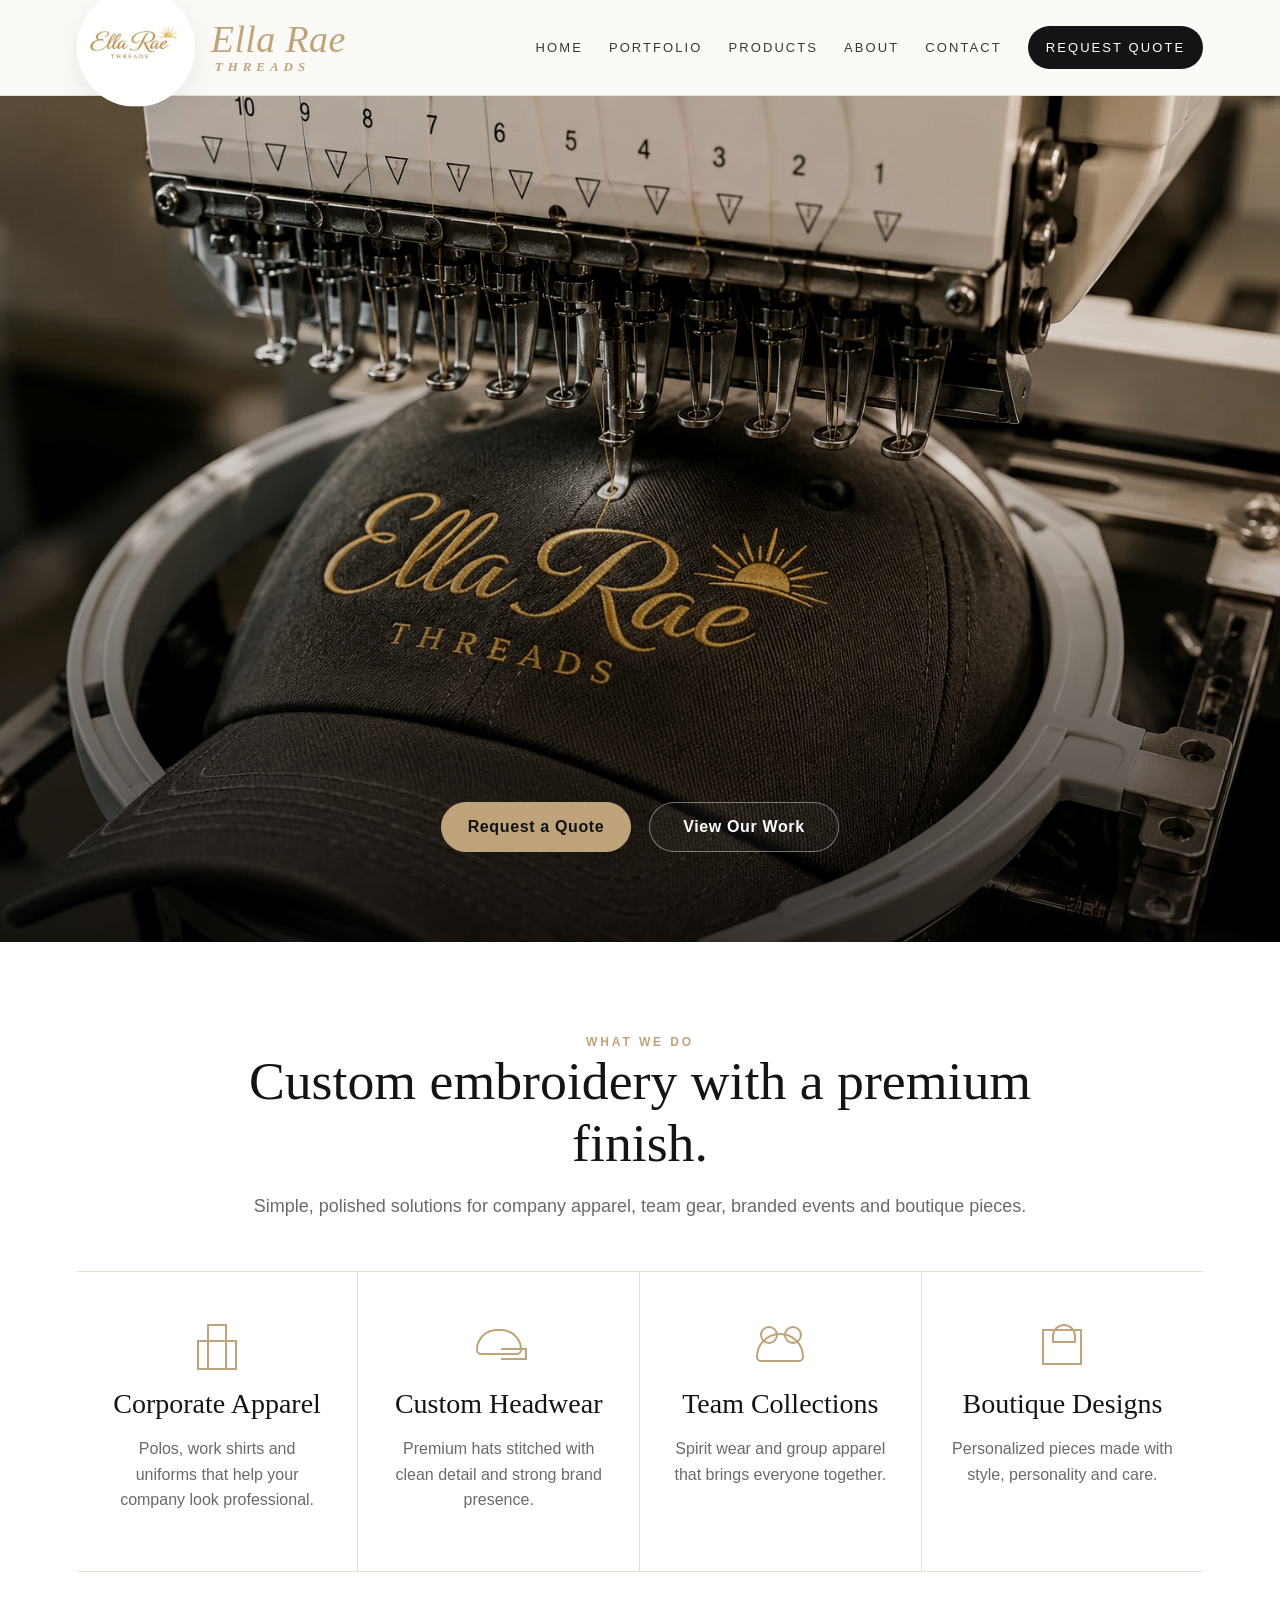
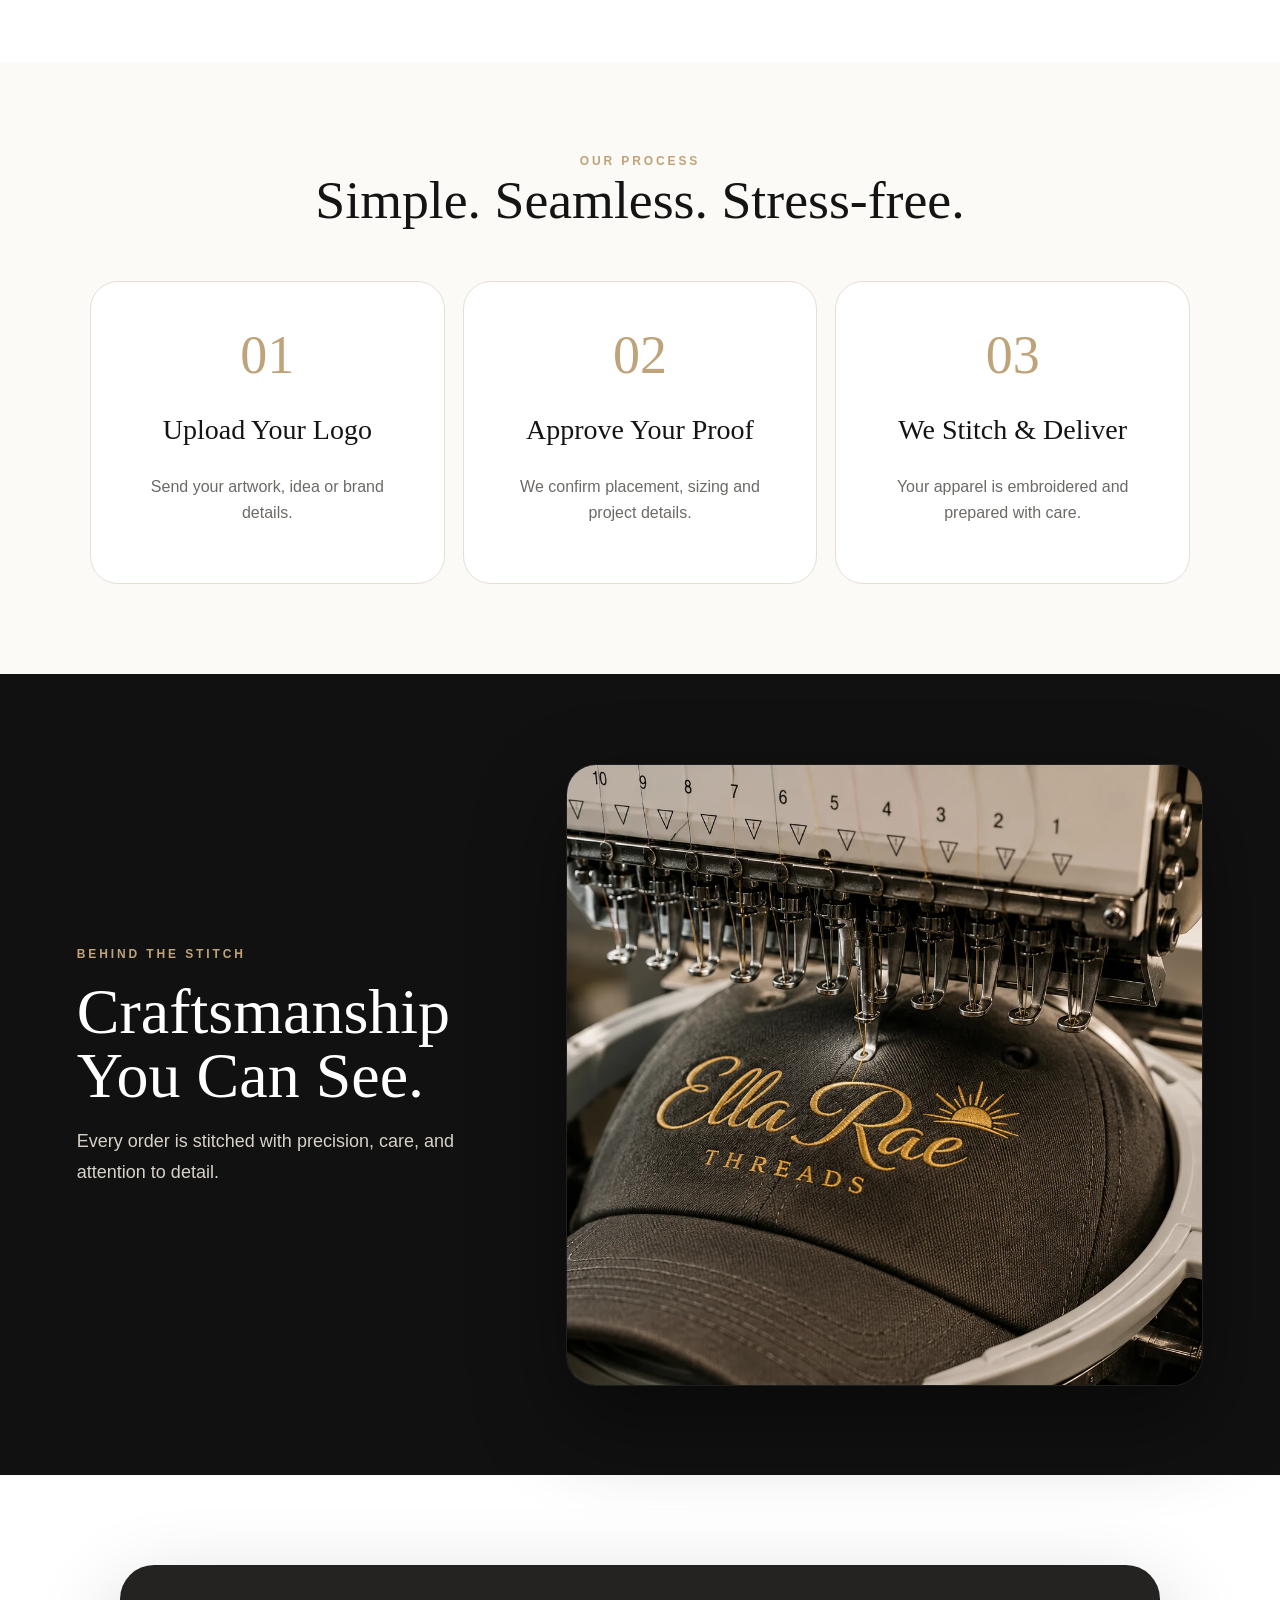
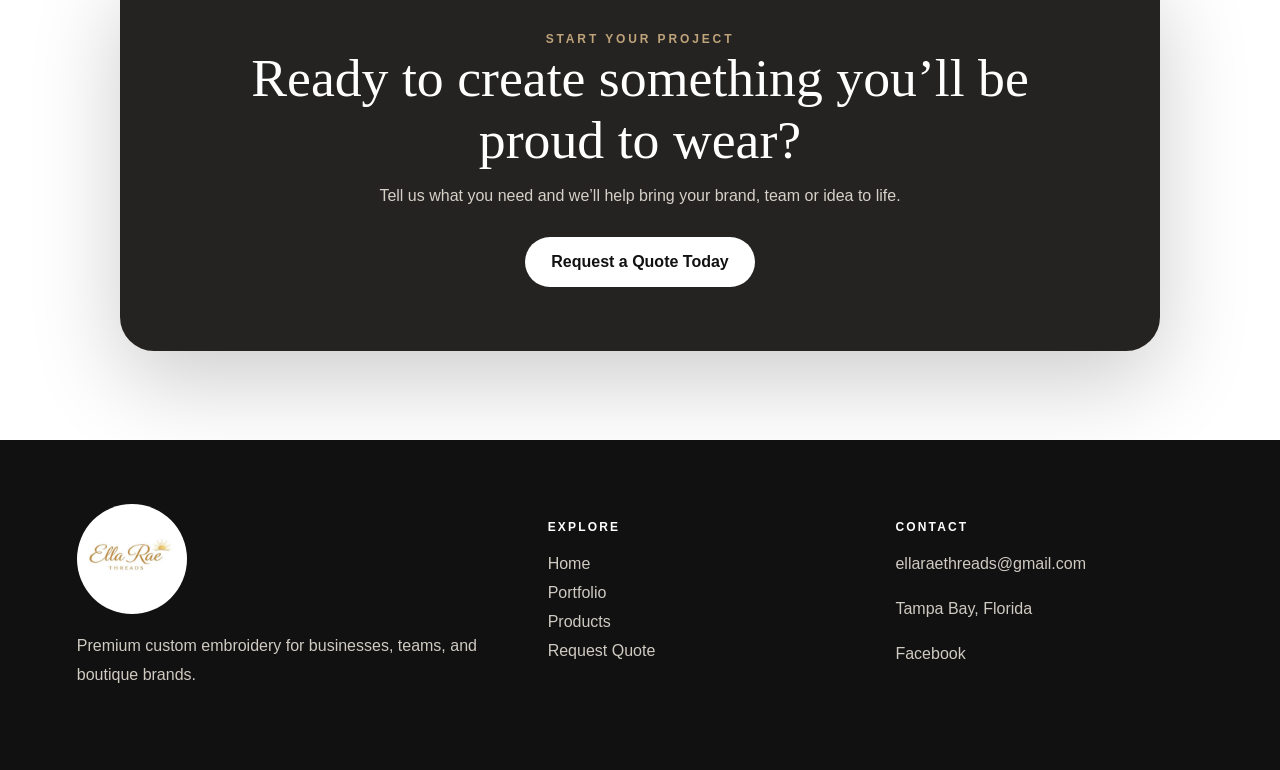
==== index.html @ 22bfffa3 "Add files via upload" ====
<!doctype html><html lang="en"><head><meta charset="utf-8"><meta name="viewport" content="width=device-width, initial-scale=1"><title>Premium Custom Embroidery | Ella Rae Threads</title><meta name="description" content="Premium custom embroidery for business apparel, hats, team gear and boutique designs in Tampa Bay."><link rel="stylesheet" href="assets/style.css"></head><body><header class="site-header"><a class="brand" href="index.html" aria-label="Ella Rae Threads home"><img src="assets/logo.jpg" alt="Ella Rae Threads logo"><span class="brand-wordmark" aria-hidden="true"><span class="brand-script">Ella Rae</span><span class="brand-block">THREADS</span></span></a><button class="menu-toggle" aria-label="Open menu">☰</button><nav class="nav"><a href="index.html">Home</a><a href="portfolio.html">Portfolio</a><a href="products.html">Products</a><a href="about.html">About</a><a href="contact.html">Contact</a><a class="quote-link" href="quote.html">Request Quote</a></nav></header><main>
<section class="machine-hero hero-minimal"><div class="machine-hero-bg" aria-hidden="true"></div><div class="machine-hero-overlay"></div><div class="machine-hero-copy hero-actions-only"><div class="actions"><a class="btn btn-gold" href="quote.html">Request a Quote</a><a class="btn btn-ghost" href="portfolio.html">View Our Work</a></div></div></section>
<section class="section what-we-do"><div class="center-head"><span class="eyebrow">What We Do</span><h2>Custom embroidery with a premium finish.</h2><p>Simple, polished solutions for company apparel, team gear, branded events and boutique pieces.</p></div><div class="service-row"><article><div class="line-icon building"></div><h3>Corporate Apparel</h3><p>Polos, work shirts and uniforms that help your company look professional.</p></article><article><div class="line-icon cap"></div><h3>Custom Headwear</h3><p>Premium hats stitched with clean detail and strong brand presence.</p></article><article><div class="line-icon team"></div><h3>Team Collections</h3><p>Spirit wear and group apparel that brings everyone together.</p></article><article><div class="line-icon gift"></div><h3>Boutique Designs</h3><p>Personalized pieces made with style, personality and care.</p></article></div></section>

<section class="section"><div class="center-head"><span class="eyebrow">Our Process</span><h2>Simple. Seamless. Stress-free.</h2></div><div class="process-steps"><article><span>01</span><h3>Upload Your Logo</h3><p>Send your artwork, idea or brand details.</p></article><article><span>02</span><h3>Approve Your Proof</h3><p>We confirm placement, sizing and project details.</p></article><article><span>03</span><h3>We Stitch & Deliver</h3><p>Your apparel is embroidered and prepared with care.</p></article></div></section>

<section class="behind-stitch" aria-labelledby="behind-stitch-title">
  <div class="behind-copy">
    <span class="eyebrow">Behind the Stitch</span>
    <h2 id="behind-stitch-title">Craftsmanship You Can See.</h2>
    <p>Every order is stitched with precision, care, and attention to detail.</p>
  </div>
  <div class="behind-video-wrap">
    <video class="behind-video" autoplay muted loop playsinline preload="metadata" poster="assets/hero-machine.webp">
      <source src="assets/behind-the-stitch.mp4" type="video/mp4">
    </video>
  </div>
</section>
<section class="section alt"><div class="quote-panel compact-quote"><span class="eyebrow">Start Your Project</span><h2>Ready to create something you’ll be proud to wear?</h2><p>Tell us what you need and we’ll help bring your brand, team or idea to life.</p><a class="submit inline-submit" href="quote.html">Request a Quote Today</a></div></section></main><footer class="footer"><div><img src="assets/logo.jpg" alt="Ella Rae Threads logo" class="footer-logo"><p>Premium custom embroidery for businesses, teams, and boutique brands.</p></div><div><h4>Explore</h4><a href="index.html">Home</a><a href="portfolio.html">Portfolio</a><a href="products.html">Products</a><a href="quote.html">Request Quote</a></div><div><h4>Contact</h4><a href="mailto:ellaraethreads@gmail.com">ellaraethreads@gmail.com</a><p>Tampa Bay, Florida</p><a href="https://www.facebook.com/share/18rKJjrLxv/?mibextid=wwXIfr">Facebook</a></div></footer>
<div class="fb-pop" id="fbPop" aria-live="polite">
  <button class="fb-close" type="button" aria-label="Close Facebook pop-up">×</button>
  <div class="fb-card">
    <div class="fb-cover fb-video-cover">
      <video class="fb-preview-video" autoplay muted loop playsinline preload="metadata" poster="assets/hero-machine.webp">
        <source src="assets/behind-the-stitch.mp4" type="video/mp4">
      </video>
      <div class="fb-video-shade"></div>
    </div>
    <div class="fb-card-body">
      <span class="fb-kicker">Behind the scenes</span>
      <strong>Ella Rae Threads</strong>
      <p>Follow along for new designs, custom embroidery, and a closer look at what we’re stitching next.</p>
      <div class="fb-meta">Tampa Bay, FL · Custom Embroidery</div>
      <a class="fb-btn" href="https://www.facebook.com/share/18rKJjrLxv/?mibextid=wwXIfr" target="_blank" rel="noopener">Follow on Facebook</a>
    </div>
  </div>
</div>
<script src="assets/site.js"></script></body></html>
---- assets/style.css ----
:root{--ink:#141414;--muted:#6d6a66;--paper:#fbfaf7;--soft:#f1eee9;--line:#e4ded5;--champagne:#bfa37a;--charcoal:#242321}*{box-sizing:border-box}body{margin:0;font-family:Inter,Arial,sans-serif;background:var(--paper);color:var(--ink)}a{color:inherit;text-decoration:none}img{max-width:100%;display:block}.site-header{position:sticky;top:0;z-index:20;height:96px;background:rgba(251,250,247,.94);backdrop-filter:blur(12px);border-bottom:1px solid var(--line);display:flex;align-items:center;justify-content:space-between;padding:0 6vw}.brand img{width:118px;height:118px;object-fit:cover;border-radius:50%;border:none;box-shadow:0 10px 28px rgba(0,0,0,.08)}.nav{display:flex;align-items:center;gap:26px;font-size:13px;text-transform:uppercase;letter-spacing:.16em}.nav a{color:#3b3935}.nav a:hover{color:var(--champagne)}.quote-link{background:var(--ink);color:#fff!important;padding:14px 18px;border-radius:999px}.menu-toggle{display:none;background:none;border:0;font-size:28px}.hero{min-height:82vh;display:grid;grid-template-columns:1.05fr .95fr;align-items:center;gap:5vw;padding:8vw 6vw 6vw}.eyebrow{font-size:12px;letter-spacing:.24em;text-transform:uppercase;color:var(--champagne);font-weight:700}.hero h1,.page-hero h1{font-family:Georgia,'Times New Roman',serif;font-size:clamp(46px,7vw,92px);line-height:.93;margin:18px 0;color:var(--ink);font-weight:400}.hero p,.page-hero p{font-size:clamp(17px,2vw,22px);line-height:1.55;color:var(--muted);max-width:650px}.hero-img{border-radius:32px;overflow:hidden;box-shadow:0 30px 80px rgba(0,0,0,.16);aspect-ratio:4/5}.hero-img img{width:100%;height:100%;object-fit:cover}.actions{display:flex;gap:14px;margin-top:34px;flex-wrap:wrap}.btn{display:inline-flex;align-items:center;justify-content:center;border-radius:999px;padding:15px 23px;font-weight:700;letter-spacing:.04em}.btn-dark{background:var(--ink);color:#fff}.btn-light{border:1px solid var(--line);background:#fff}.section{padding:7vw 6vw}.section.alt{background:#fff}.section-head{display:flex;justify-content:space-between;align-items:end;gap:30px;margin-bottom:36px}.section h2{font-family:Georgia,'Times New Roman',serif;font-size:clamp(34px,4.2vw,58px);font-weight:400;margin:0}.section-head p{max-width:520px;color:var(--muted);line-height:1.6}.collections{display:grid;grid-template-columns:repeat(4,1fr);gap:18px}.collection-card{position:relative;min-height:420px;border-radius:26px;overflow:hidden;background:#ddd;box-shadow:0 18px 50px rgba(0,0,0,.08)}.collection-card img{width:100%;height:100%;object-fit:cover;position:absolute;inset:0}.collection-card:after{content:"";position:absolute;inset:0;background:linear-gradient(to top,rgba(0,0,0,.62),rgba(0,0,0,.05))}.collection-card div{position:absolute;z-index:2;left:24px;right:24px;bottom:24px;color:#fff}.collection-card h3{font-family:Georgia,'Times New Roman',serif;font-size:28px;margin:0 0 8px;font-weight:400}.collection-card p{margin:0;color:rgba(255,255,255,.8);line-height:1.45}.portfolio-grid{display:grid;grid-template-columns:repeat(12,1fr);gap:18px}.work{grid-column:span 3;background:#fff;border-radius:24px;overflow:hidden;border:1px solid var(--line)}.work.large{grid-column:span 6;grid-row:span 2}.work img{width:100%;height:310px;object-fit:cover;transition:.45s}.work.large img{height:640px}.work:hover img{transform:scale(1.04)}.work-caption{padding:18px}.work-caption strong{display:block;font-family:Georgia,'Times New Roman',serif;font-size:22px;font-weight:400}.work-caption span{display:block;margin-top:6px;color:var(--muted);font-size:14px}.split{display:grid;grid-template-columns:1fr 1fr;gap:5vw;align-items:center}.split-img{border-radius:30px;overflow:hidden;box-shadow:0 20px 70px rgba(0,0,0,.12)}.minimal-list{display:grid;gap:26px;margin-top:36px}.minimal-list div{border-top:1px solid var(--line);padding-top:22px}.minimal-list h3{font-family:Georgia,'Times New Roman',serif;font-size:30px;font-weight:400;margin:0 0 6px}.minimal-list p{color:var(--muted);line-height:1.55;margin:0}.brand-strip{display:flex;gap:30px;flex-wrap:wrap;justify-content:center;border-top:1px solid var(--line);border-bottom:1px solid var(--line);padding:30px 0;color:#777;text-transform:uppercase;letter-spacing:.14em;font-size:12px}.quote-panel{background:var(--charcoal);color:#fff;border-radius:34px;padding:5vw;box-shadow:0 30px 90px rgba(0,0,0,.2)}.quote-panel h2{color:#fff}.quote-panel p{color:#d6d0c8}.form-grid{display:grid;grid-template-columns:1fr 1fr;gap:18px;margin-top:30px}.field{display:flex;flex-direction:column;gap:8px}.field.full{grid-column:1/-1}.field label{font-size:12px;text-transform:uppercase;letter-spacing:.16em;color:#c6b08f}input,select,textarea{width:100%;border:1px solid rgba(255,255,255,.18);background:rgba(255,255,255,.08);color:#fff;border-radius:16px;padding:15px 14px;font:inherit}select option{color:#111}textarea{min-height:110px}.check-grid{display:grid;grid-template-columns:repeat(3,1fr);gap:10px}.check-grid label,.upload{border:1px solid rgba(255,255,255,.18);border-radius:14px;padding:13px;background:rgba(255,255,255,.06);color:#eee}.upload input{border:0;background:transparent;padding:8px 0;color:#fff}.submit{border:0;background:#fff;color:#111;border-radius:999px;padding:16px 26px;font-weight:800;cursor:pointer}.page-hero{padding:9vw 6vw 5vw;text-align:center}.page-hero p{margin-left:auto;margin-right:auto}.cards{display:grid;grid-template-columns:repeat(3,1fr);gap:18px}.card{background:#fff;border:1px solid var(--line);border-radius:24px;padding:32px}.card h3{font-family:Georgia,'Times New Roman',serif;font-size:28px;font-weight:400;margin:0 0 10px}.card p{color:var(--muted);line-height:1.6}.footer{background:#111;color:#fff;display:grid;grid-template-columns:1.4fr 1fr 1fr;gap:40px;padding:5vw 6vw}.footer-logo{width:110px;height:110px;border-radius:50%;object-fit:cover;background:white;margin-bottom:18px}.footer p,.footer a{display:block;color:#cfcac2;line-height:1.8}.footer h4{color:#fff;text-transform:uppercase;letter-spacing:.18em;font-size:12px}.lightbox{position:fixed;inset:0;background:rgba(0,0,0,.9);z-index:99;display:none;align-items:center;justify-content:center;padding:30px}.lightbox.open{display:flex}.lightbox img{max-height:88vh;max-width:92vw;border-radius:12px}.close-lightbox{position:absolute;top:22px;right:28px;background:#fff;border:0;border-radius:50%;width:44px;height:44px;font-size:26px}@media(max-width:900px){.site-header{height:auto;min-height:86px;padding:8px 5vw}.brand img{width:92px;height:92px}.menu-toggle{display:block}.nav{display:none;position:absolute;top:100%;left:0;right:0;background:#fff;border-bottom:1px solid var(--line);padding:22px 6vw;flex-direction:column;align-items:flex-start}.nav.open{display:flex}.hero,.split{grid-template-columns:1fr}.hero{padding-top:12vw}.collections,.cards{grid-template-columns:1fr}.portfolio-grid{display:block}.work,.work.large{margin-bottom:18px}.work img,.work.large img{height:auto}.form-grid{grid-template-columns:1fr}.check-grid{grid-template-columns:1fr}.section-head{display:block}.footer{grid-template-columns:1fr}}
/* v9 homepage refinement: process-focused luxury home, no product photos */
.studio-hero{min-height:82vh;display:grid;grid-template-columns:.9fr 1.1fr;gap:5vw;align-items:center;padding:6vw;background:linear-gradient(135deg,#fbfaf7 0%,#f4f1eb 46%,#111 46%,#171615 100%)}
.studio-copy{max-width:650px}.studio-copy h1{font-family:Georgia,'Times New Roman',serif;font-size:clamp(54px,7vw,104px);line-height:.92;margin:18px 0 22px;font-weight:400}.studio-copy p{font-size:clamp(17px,1.7vw,22px);line-height:1.65;color:var(--muted)}
.machine-card{position:relative;min-height:560px;border-radius:34px;overflow:hidden;background:radial-gradient(circle at 25% 20%,rgba(255,255,255,.16),transparent 27%),linear-gradient(145deg,#26231e,#080808 58%,#211d17);box-shadow:0 35px 100px rgba(0,0,0,.35);border:1px solid rgba(255,255,255,.12)}
.machine-card:before{content:"";position:absolute;inset:0;background:linear-gradient(90deg,rgba(191,163,122,.12),transparent 42%),radial-gradient(circle at 72% 42%,rgba(191,163,122,.24),transparent 23%)}
.machine-top{position:absolute;top:70px;left:8%;right:8%;height:110px;border-radius:14px;background:linear-gradient(#d8d0c5,#746c62);box-shadow:inset 0 -14px 24px rgba(0,0,0,.4)}
.machine-top span{position:absolute;top:32px;width:36px;height:36px;border-radius:50%;background:#1a1917;border:4px solid #bfb5a7}.machine-top span:nth-child(1){left:9%}.machine-top span:nth-child(2){left:25%}.machine-top span:nth-child(3){left:41%}.machine-top span:nth-child(4){left:57%}.machine-top span:nth-child(5){left:73%}.machine-top span:nth-child(6){left:89%}
.needle-row{position:absolute;top:176px;left:13%;right:13%;display:flex;justify-content:space-between}.needle-row i{display:block;width:2px;height:178px;background:linear-gradient(#f8f8f8,#7c776f);box-shadow:0 0 12px rgba(255,255,255,.35)}
.thread-lines{position:absolute;left:14%;right:14%;top:206px;bottom:160px}.thread-lines b{position:absolute;width:1px;height:260px;background:rgba(191,163,122,.85);transform-origin:top}.thread-lines b:nth-child(1){left:18%;transform:rotate(-12deg)}.thread-lines b:nth-child(2){left:38%;transform:rotate(7deg)}.thread-lines b:nth-child(3){left:62%;transform:rotate(-6deg)}.thread-lines b:nth-child(4){left:79%;transform:rotate(10deg)}
.stitched-mark{position:absolute;left:10%;right:10%;bottom:62px;height:150px;border-radius:50% 50% 8px 8px/38% 38% 8px 8px;background:linear-gradient(160deg,#161616,#050505);display:flex;flex-direction:column;align-items:center;justify-content:center;border-top:1px solid rgba(255,255,255,.12);box-shadow:0 -16px 40px rgba(0,0,0,.5)}
.stitched-mark em{font-family:Georgia,'Times New Roman',serif;font-size:64px;color:#fff;font-style:italic;text-shadow:0 2px 0 rgba(191,163,122,.8),0 0 20px rgba(255,255,255,.12)}.stitched-mark small{letter-spacing:.38em;color:#d9c59f;margin-top:5px}
.center-head{text-align:center;max-width:820px;margin:0 auto 50px}.center-head p{color:var(--muted);line-height:1.65;font-size:18px}.what-we-do{background:#fff}.service-row{display:grid;grid-template-columns:repeat(4,1fr);gap:0;border-top:1px solid var(--line);border-bottom:1px solid var(--line)}.service-row article{padding:42px 30px;text-align:center;border-right:1px solid var(--line)}.service-row article:last-child{border-right:0}.service-row h3{font-family:Georgia,'Times New Roman',serif;font-size:28px;font-weight:400;margin:18px 0 10px}.service-row p{color:var(--muted);line-height:1.6}.line-icon{width:56px;height:56px;margin:0 auto;position:relative;color:var(--champagne)}.line-icon:before,.line-icon:after{content:"";position:absolute;border:2px solid var(--champagne)}.building:before{inset:10px 18px 0 18px}.building:after{left:8px;right:8px;bottom:0;height:26px}.cap:before{left:5px;right:5px;bottom:15px;height:22px;border-radius:40px 40px 10px 10px}.cap:after{left:30px;right:0;bottom:10px;height:8px;border-left:0}.team:before{left:8px;top:12px;width:14px;height:14px;border-radius:50%;box-shadow:24px 0 0 -2px var(--paper),24px 0 0 0 var(--champagne)}.team:after{left:4px;right:4px;bottom:8px;height:25px;border-radius:28px 28px 6px 6px}.gift:before{left:8px;right:8px;bottom:5px;height:32px}.gift:after{top:10px;left:18px;width:20px;height:15px;border-radius:20px 20px 0 0}
.dark-process{display:grid;grid-template-columns:1fr 1fr;align-items:center;gap:5vw;background:#111;color:white;padding:7vw 6vw}.dark-process h2{font-family:Georgia,'Times New Roman',serif;font-size:clamp(38px,5vw,68px);line-height:1.03;font-weight:400;margin:18px 0}.dark-process p{color:#d7d1c8;line-height:1.8;font-size:18px;max-width:580px}.dark-process .btn-light{background:transparent;color:white;border-color:#555}.stitch-abstract{height:420px;border-radius:30px;background:radial-gradient(circle at 30% 40%,rgba(191,163,122,.25),transparent 26%),linear-gradient(145deg,#020202,#202020);position:relative;overflow:hidden;border:1px solid #333}.stitch-abstract span{position:absolute;width:200%;height:2px;background:linear-gradient(90deg,transparent,#fff,transparent);opacity:.18;left:-50%;transform:rotate(-18deg)}.stitch-abstract span:nth-child(1){top:20%}.stitch-abstract span:nth-child(2){top:36%}.stitch-abstract span:nth-child(3){top:52%}.stitch-abstract span:nth-child(4){top:68%}.stitch-abstract strong{position:absolute;inset:0;display:flex;align-items:center;justify-content:center;font-family:Georgia,serif;font-size:150px;color:transparent;-webkit-text-stroke:2px #d8d0c5;text-shadow:0 0 32px rgba(191,163,122,.25)}
.process-steps{display:grid;grid-template-columns:repeat(3,1fr);gap:18px;max-width:1100px;margin:0 auto}.process-steps article{background:#fff;border:1px solid var(--line);border-radius:28px;padding:42px;text-align:center}.process-steps span{font-family:Georgia,serif;font-size:54px;color:var(--champagne)}.process-steps h3{font-family:Georgia,serif;font-size:28px;font-weight:400}.process-steps p{color:var(--muted);line-height:1.6}.compact-quote{text-align:center;max-width:1040px;margin:0 auto}.inline-submit{display:inline-flex;margin-top:16px;text-decoration:none}
@media(max-width:900px){.studio-hero{grid-template-columns:1fr;background:var(--paper);padding:12vw 6vw}.machine-card{min-height:420px}.studio-copy h1{font-size:54px}.service-row,.dark-process,.process-steps{grid-template-columns:1fr}.service-row article{border-right:0;border-bottom:1px solid var(--line)}.dark-process{padding:14vw 6vw}.stitch-abstract{height:280px}.stitched-mark em{font-size:42px}}

/* v10: real embroidery machine hero image */
.machine-hero{position:relative;min-height:86vh;display:flex;align-items:center;padding:8vw 6vw;overflow:hidden;background:#0d0d0c;color:#fff}
.machine-hero-bg{position:absolute;inset:0;background-image:url('hero-machine.webp');background-size:cover;background-position:center right;transform:scale(1.01);filter:saturate(.92) contrast(1.05)}
.machine-hero-overlay{position:absolute;inset:0;background:linear-gradient(90deg,rgba(0,0,0,.80) 0%,rgba(0,0,0,.62) 33%,rgba(0,0,0,.16) 68%,rgba(0,0,0,.05) 100%)}
.machine-hero-copy{position:relative;z-index:1;max-width:680px;padding-top:20px}
.machine-hero-copy h1{font-family:Georgia,'Times New Roman',serif;font-size:clamp(52px,7.4vw,112px);line-height:.92;font-weight:400;margin:20px 0 24px;color:#fff;text-wrap:balance}
.machine-hero-copy p{font-size:clamp(17px,1.7vw,22px);line-height:1.7;color:rgba(255,255,255,.84);max-width:620px;margin:0}
.btn-gold{background:var(--champagne);color:#111;border:1px solid var(--champagne)}
.btn-ghost{background:rgba(255,255,255,.04);color:#fff;border:1px solid rgba(255,255,255,.42)}
.btn-ghost:hover{background:rgba(255,255,255,.12)}
@media(max-width:900px){.machine-hero{min-height:78vh;padding:18vw 6vw 14vw}.machine-hero-bg{background-position:63% center}.machine-hero-overlay{background:linear-gradient(90deg,rgba(0,0,0,.84),rgba(0,0,0,.55))}.machine-hero-copy h1{font-size:52px}.machine-hero-copy p{font-size:17px}.machine-hero .actions{gap:10px}.machine-hero .btn{width:100%;max-width:280px}}

/* v12: minimal homepage hero with no headline or paragraph */
.hero-minimal{min-height:94vh;align-items:flex-end;justify-content:center;padding:0 6vw 7vw}
.hero-minimal .machine-hero-overlay{background:linear-gradient(180deg,rgba(0,0,0,.06) 0%,rgba(0,0,0,.18) 52%,rgba(0,0,0,.72) 100%)}
.hero-actions-only{max-width:none;width:100%;display:flex;justify-content:center;padding-top:0}
.hero-actions-only .actions{justify-content:center;gap:18px}
.hero-actions-only .btn{min-width:190px;text-align:center}
@media(max-width:900px){.hero-minimal{min-height:82vh;padding:0 6vw 9vw}.hero-actions-only .actions{width:100%;display:flex;flex-direction:column;align-items:center}.hero-actions-only .btn{width:100%;max-width:310px}}

/* v13.5: Behind the Stitch video section */
.behind-stitch{background:#111;color:#fff;padding:7vw 6vw;display:grid;grid-template-columns:.8fr 1.2fr;gap:5vw;align-items:center}
.behind-copy h2{font-family:Georgia,'Times New Roman',serif;font-size:clamp(38px,5vw,72px);font-weight:400;line-height:1;margin:18px 0;color:#fff}
.behind-copy p{color:#d7d1c8;line-height:1.7;font-size:18px;max-width:480px}
.behind-video-wrap{border-radius:30px;overflow:hidden;box-shadow:0 35px 90px rgba(0,0,0,.45);border:1px solid rgba(255,255,255,.12);background:#000}
.behind-video{width:100%;height:620px;object-fit:cover;display:block}
@media(max-width:900px){.behind-stitch{grid-template-columns:1fr;padding:14vw 6vw;gap:32px}.behind-video{height:520px}.behind-copy{text-align:center}.behind-copy p{margin-left:auto;margin-right:auto}}

/* v13.7 header wordmark + Facebook popup */
.brand{display:flex;align-items:center;gap:16px;min-width:250px}
.brand-wordmark{font-family:Georgia,'Times New Roman',serif;font-size:28px;font-style:italic;letter-spacing:.04em;color:var(--ink);white-space:nowrap;line-height:1}
.fb-pop{position:fixed;right:24px;bottom:24px;z-index:80;width:min(360px,calc(100vw - 32px));background:rgba(251,250,247,.98);border:1px solid var(--line);border-radius:24px;box-shadow:0 24px 70px rgba(0,0,0,.18);padding:22px;transform:translateY(18px);opacity:0;pointer-events:none;transition:.35s ease}
.fb-pop.show{transform:translateY(0);opacity:1;pointer-events:auto}
.fb-close{position:absolute;top:10px;right:12px;width:34px;height:34px;border-radius:50%;border:1px solid var(--line);background:#fff;color:#111;font-size:24px;line-height:1;cursor:pointer}
.fb-kicker{display:block;font-size:11px;text-transform:uppercase;letter-spacing:.22em;color:var(--champagne);font-weight:800;margin-bottom:10px}.fb-pop strong{display:block;font-family:Georgia,'Times New Roman',serif;font-size:24px;font-weight:400;line-height:1.15;margin-right:28px}.fb-pop p{color:var(--muted);line-height:1.55;margin:10px 0 18px}.fb-btn{display:inline-flex;align-items:center;justify-content:center;border-radius:999px;background:var(--ink);color:#fff;padding:13px 18px;font-weight:800;font-size:14px}
@media(max-width:900px){.brand{min-width:auto;gap:10px}.brand-wordmark{font-size:20px;max-width:150px;white-space:normal;line-height:1.05}.fb-pop{right:16px;bottom:16px}.site-header{gap:12px}.nav{z-index:81}}
@media(max-width:430px){.brand-wordmark{font-size:18px;max-width:118px}.brand img{width:82px;height:82px}}

/* v13.8: matched logo-style header wordmark + Facebook page preview popup */
@import url('https://fonts.googleapis.com/css2?family=Great+Vibes&family=Cinzel:wght@500;600&display=swap');
.brand-wordmark{display:flex;flex-direction:column;justify-content:center;gap:0;line-height:1;color:var(--champagne);white-space:nowrap}
.brand-script{font-family:'Great Vibes','Brush Script MT',cursive;font-size:38px;font-weight:400;letter-spacing:.01em;color:var(--champagne);line-height:.9;text-shadow:0 1px 0 rgba(255,255,255,.35)}
.brand-block{font-family:'Cinzel',Georgia,serif;font-size:13px;font-weight:600;letter-spacing:.38em;color:var(--champagne);line-height:1.05;margin-left:4px;margin-top:4px}
.fb-pop{padding:0;overflow:hidden;background:#fff;border-radius:24px;border:1px solid rgba(20,20,20,.08);box-shadow:0 30px 80px rgba(0,0,0,.22)}
.fb-close{z-index:2;background:rgba(255,255,255,.94);box-shadow:0 8px 24px rgba(0,0,0,.12)}
.fb-card{background:#fff}.fb-cover{height:112px;background:linear-gradient(135deg,#111,#3b3327 52%,#bfa37a);position:relative}.fb-cover:after{content:"";position:absolute;inset:0;background:radial-gradient(circle at 72% 28%,rgba(255,255,255,.2),transparent 34%)}.fb-page-logo{position:absolute;left:22px;bottom:-38px;width:82px;height:82px;border-radius:50%;object-fit:cover;border:4px solid #fff;box-shadow:0 12px 28px rgba(0,0,0,.18)}.fb-card-body{padding:50px 22px 22px}.fb-card-body strong{display:block;font-family:'Great Vibes','Brush Script MT',cursive;font-size:38px;font-weight:400;color:#151515;line-height:1;margin:0}.fb-card-body p{color:var(--muted);line-height:1.5;margin:10px 0 12px}.fb-meta{font-size:12px;letter-spacing:.08em;text-transform:uppercase;color:#8a8277;margin-bottom:18px}.fb-card-body .fb-btn{width:100%;background:#1877f2;color:#fff;border-radius:14px;padding:14px 18px;font-weight:800;text-align:center}.fb-card-body .fb-kicker{margin-bottom:8px;color:var(--champagne)}
@media(max-width:900px){.brand-script{font-size:28px}.brand-block{font-size:10px;letter-spacing:.28em}.brand-wordmark{max-width:none}.fb-card-body strong{font-size:34px}}
@media(max-width:430px){.brand-script{font-size:24px}.brand-block{font-size:9px;letter-spacing:.22em}.brand{gap:8px}.brand img{width:78px;height:78px}}

/* v14 production polish: black hamburger + smoother mobile menu */
.menu-toggle{
  color:#111111;
  cursor:pointer;
  line-height:1;
  transition:color .25s ease, transform .25s ease;
}
.menu-toggle:hover{color:var(--champagne);transform:translateY(-1px)}
@media(max-width:900px){
  .menu-toggle{font-size:32px;padding:10px;margin-right:-6px}
  .nav{
    display:flex;
    opacity:0;
    transform:translateY(-10px);
    pointer-events:none;
    transition:opacity .25s ease, transform .25s ease;
  }
  .nav.open{
    opacity:1;
    transform:translateY(0);
    pointer-events:auto;
  }
  .nav a{padding:6px 0;color:#111111}
  .nav a:hover{color:var(--champagne)}
}


/* v14.1: Facebook popup video preview */
.fb-video-cover{height:190px;background:#111;overflow:hidden;position:relative}
.fb-preview-video{width:100%;height:100%;object-fit:cover;display:block;filter:saturate(.95) contrast(1.05)}
.fb-video-shade{position:absolute;inset:0;background:linear-gradient(180deg,rgba(0,0,0,.08),rgba(0,0,0,.48))}
.fb-video-cover:after{content:"";position:absolute;inset:0;border-bottom:1px solid rgba(255,255,255,.12);background:none}
.fb-card-body{padding:24px 22px 22px}
.fb-card-body .fb-btn{background:#111;color:#fff}
.fb-card-body .fb-btn:hover{background:var(--champagne);color:#111}
@media(max-width:430px){.fb-video-cover{height:170px}.fb-card-body{padding:22px 18px 18px}}


/* v14.2 - Taller Facebook popup video layout */
.fb-pop{width:min(460px,calc(100vw - 28px));right:24px;bottom:24px;border-radius:26px;}
.fb-card{max-height:calc(100vh - 48px);overflow:auto;}
.fb-video-cover{height:min(58vh,520px);background:#0b0b0b;display:flex;align-items:center;justify-content:center;padding:12px;}
.fb-preview-video{width:100%;height:100%;object-fit:contain;border-radius:18px;background:#000;}
.fb-video-shade{display:none;}
.fb-card-body{padding:24px 26px 26px;text-align:center;}
.fb-card-body strong{font-size:36px;}
.fb-card-body p{font-size:15px;}
.fb-close{top:12px;right:12px;}
@media(max-width:600px){
  .fb-pop{left:14px;right:14px;bottom:14px;width:auto;border-radius:24px;}
  .fb-card{max-height:calc(100vh - 28px);}
  .fb-video-cover{height:54vh;padding:10px;}
  .fb-preview-video{border-radius:16px;}
  .fb-card-body{padding:20px 18px 20px;}
  .fb-card-body strong{font-size:31px;}
}
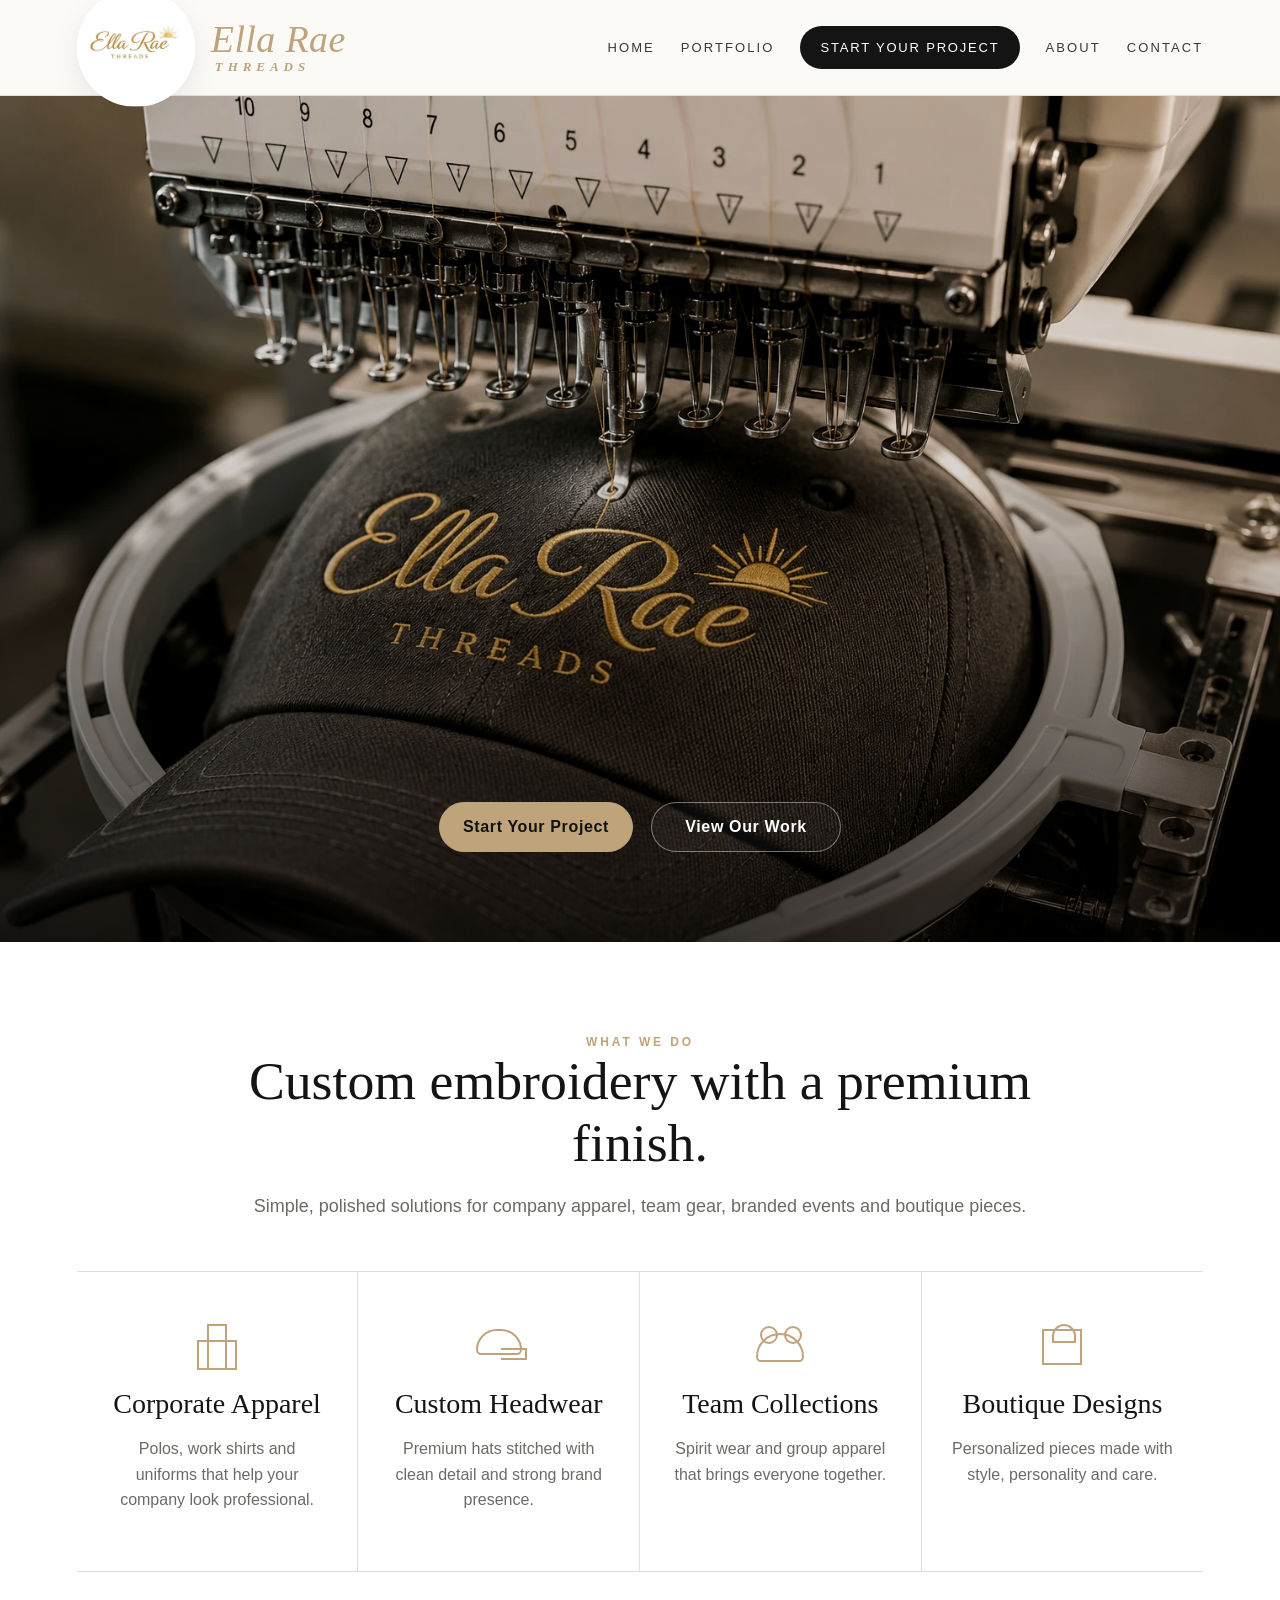
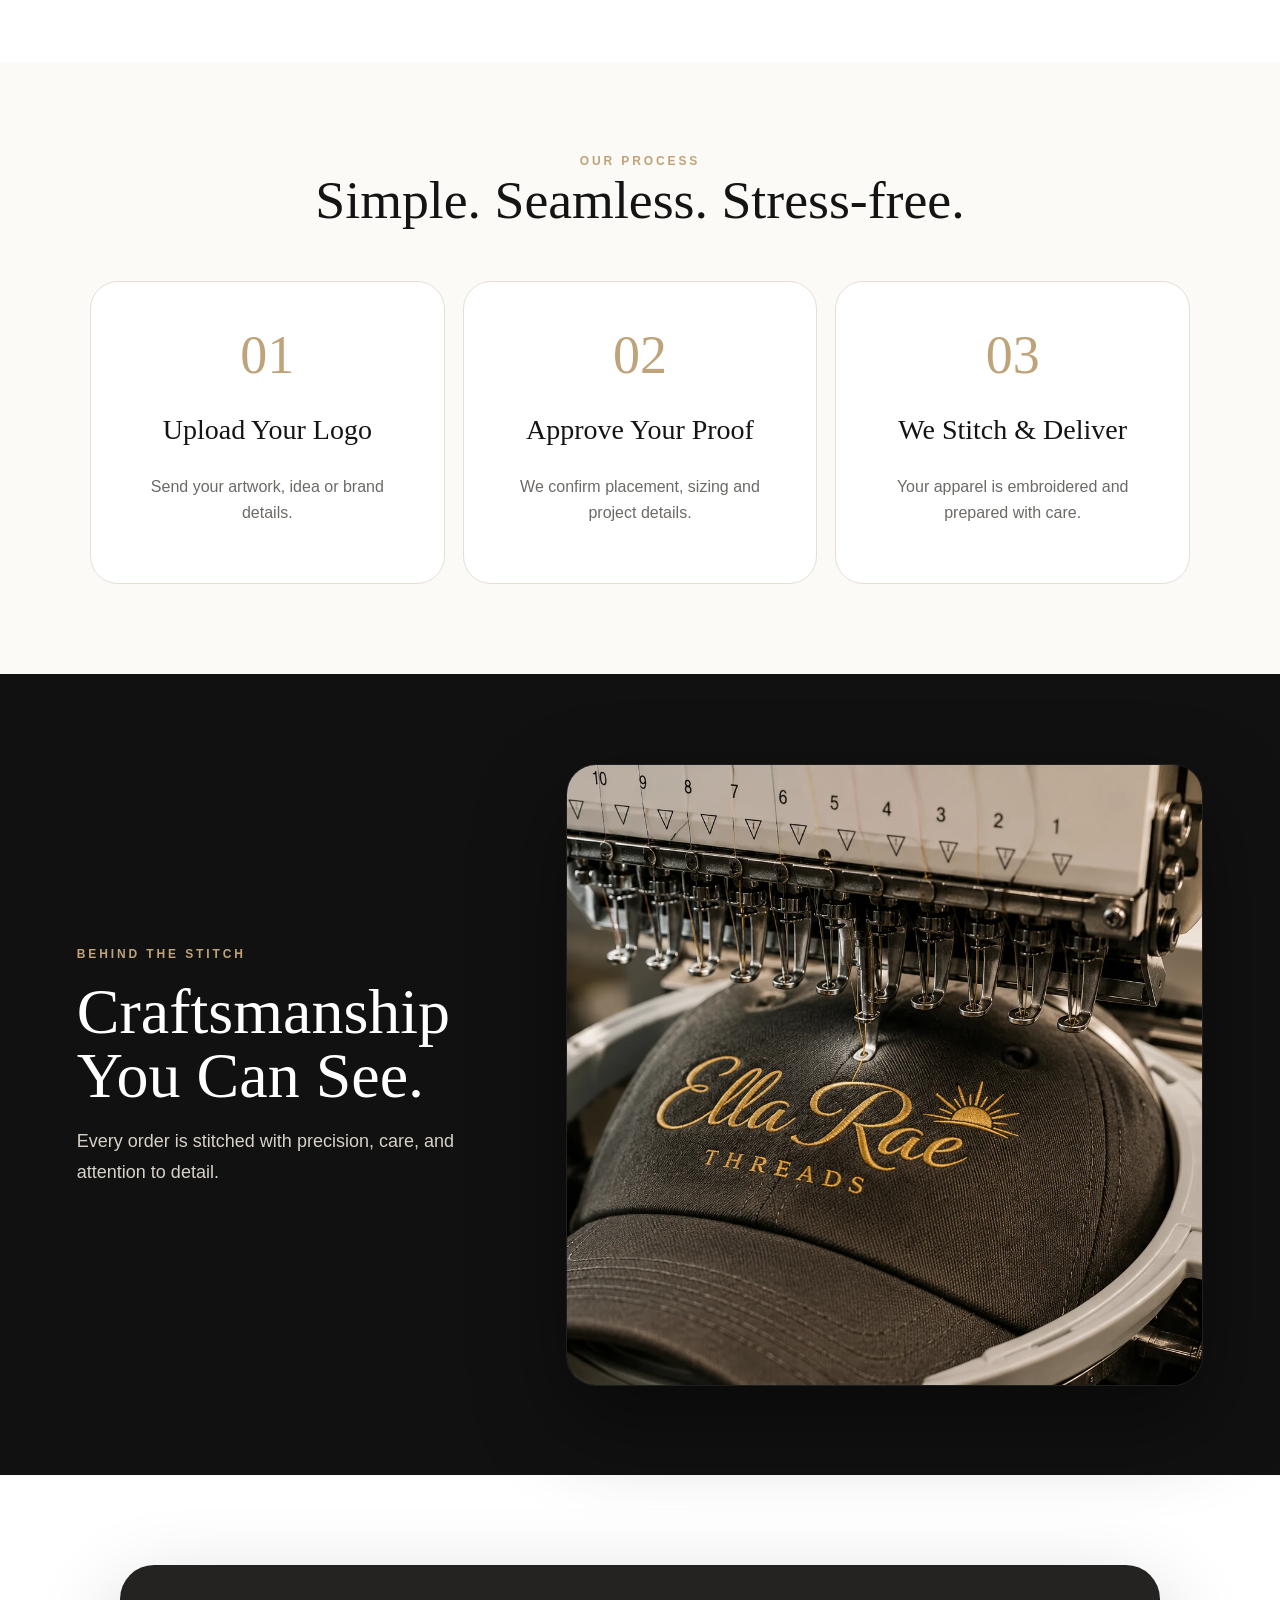
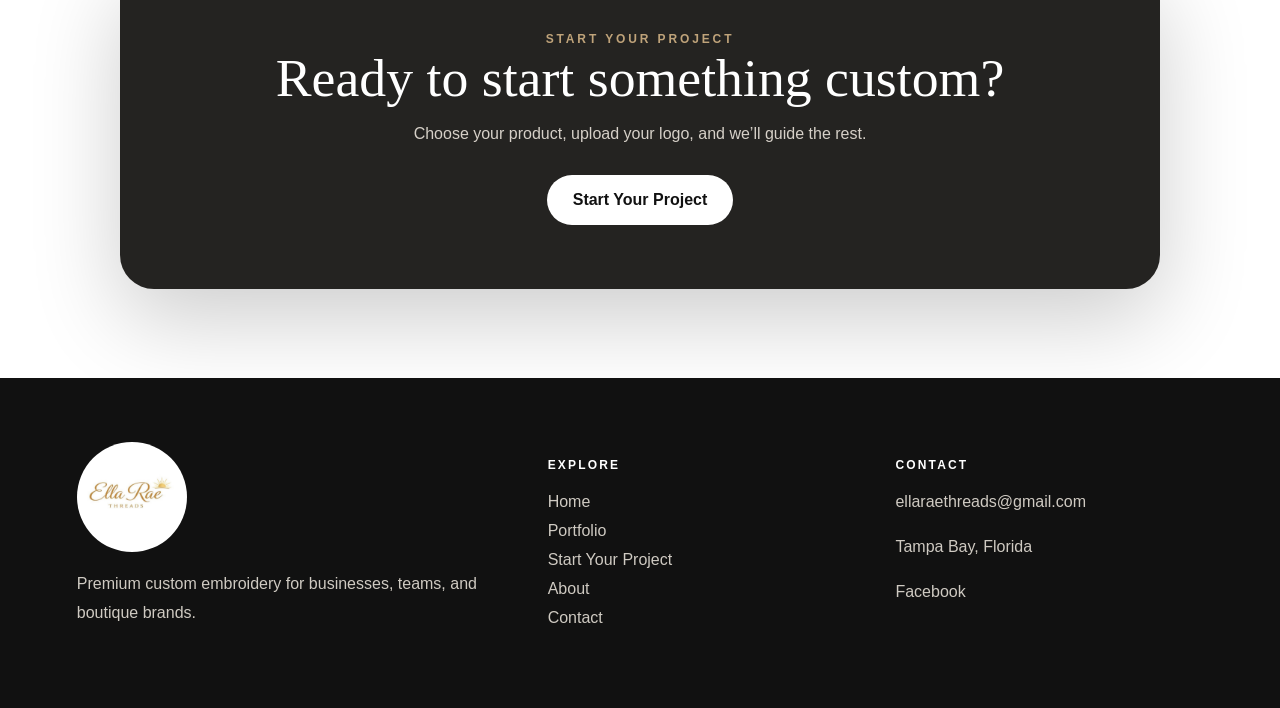
==== commit 188bd890: "Add files via upload" ====
--- a/index.html
+++ b/index.html
@@ -1,5 +1,22 @@
-<!doctype html><html lang="en"><head><meta charset="utf-8"><meta name="viewport" content="width=device-width, initial-scale=1"><title>Premium Custom Embroidery | Ella Rae Threads</title><meta name="description" content="Premium custom embroidery for business apparel, hats, team gear and boutique designs in Tampa Bay."><link rel="stylesheet" href="assets/style.css"></head><body><header class="site-header"><a class="brand" href="index.html" aria-label="Ella Rae Threads home"><img src="assets/logo.jpg" alt="Ella Rae Threads logo"><span class="brand-wordmark" aria-hidden="true"><span class="brand-script">Ella Rae</span><span class="brand-block">THREADS</span></span></a><button class="menu-toggle" aria-label="Open menu">☰</button><nav class="nav"><a href="index.html">Home</a><a href="portfolio.html">Portfolio</a><a href="products.html">Products</a><a href="about.html">About</a><a href="contact.html">Contact</a><a class="quote-link" href="quote.html">Request Quote</a></nav></header><main>
-<section class="machine-hero hero-minimal"><div class="machine-hero-bg" aria-hidden="true"></div><div class="machine-hero-overlay"></div><div class="machine-hero-copy hero-actions-only"><div class="actions"><a class="btn btn-gold" href="quote.html">Request a Quote</a><a class="btn btn-ghost" href="portfolio.html">View Our Work</a></div></div></section>
+<!doctype html><html lang="en"><head><meta charset="utf-8"><meta name="viewport" content="width=device-width, initial-scale=1"><title>Premium Custom Embroidery | Ella Rae Threads</title><meta name="description" content="Premium custom embroidery for business apparel, hats, team gear and boutique designs in Tampa Bay."><link rel="icon" href="assets/favicon.ico" sizes="any">
+<link rel="icon" type="image/png" sizes="32x32" href="assets/favicon-32x32.png">
+<link rel="icon" type="image/png" sizes="16x16" href="assets/favicon-16x16.png">
+<link rel="apple-touch-icon" sizes="180x180" href="assets/apple-touch-icon.png">
+<link rel="manifest" href="assets/site.webmanifest">
+<meta name="theme-color" content="#c7973e">
+<meta property="og:type" content="website">
+<meta property="og:site_name" content="Ella Rae Threads">
+<meta property="og:title" content="Ella Rae Threads | Premium Custom Embroidery">
+<meta property="og:description" content="Premium custom embroidery for hats, apparel, businesses, teams and boutique designs.">
+<meta property="og:image" content="https://ellaraethreads.com/assets/share-preview.jpg?v=14-4">
+<meta property="og:image:width" content="1200">
+<meta property="og:image:height" content="630">
+<meta property="og:url" content="https://ellaraethreads.com/">
+<meta name="twitter:card" content="summary_large_image">
+<meta name="twitter:title" content="Ella Rae Threads | Premium Custom Embroidery">
+<meta name="twitter:description" content="Premium custom embroidery for hats, apparel, businesses, teams and boutique designs.">
+<meta name="twitter:image" content="https://ellaraethreads.com/assets/share-preview.jpg?v=14-4"><link rel="stylesheet" href="assets/style.css"></head><body><header class="site-header"><a class="brand" href="index.html" aria-label="Ella Rae Threads home"><img src="assets/logo.jpg" alt="Ella Rae Threads logo"><span class="brand-wordmark" aria-hidden="true"><span class="brand-script">Ella Rae</span><span class="brand-block">THREADS</span></span></a><button class="menu-toggle" aria-label="Open menu">☰</button><nav class="nav"><a href="index.html">Home</a><a href="portfolio.html">Portfolio</a><a class="quote-link" href="quote.html">Start Your Project</a><a href="about.html">About</a><a href="contact.html">Contact</a></nav></header><main>
+<section class="machine-hero hero-minimal"><div class="machine-hero-bg" aria-hidden="true"></div><div class="machine-hero-overlay"></div><div class="machine-hero-copy hero-actions-only"><div class="actions"><a class="btn btn-gold" href="quote.html">Start Your Project</a><a class="btn btn-ghost" href="portfolio.html">View Our Work</a></div></div></section>
 <section class="section what-we-do"><div class="center-head"><span class="eyebrow">What We Do</span><h2>Custom embroidery with a premium finish.</h2><p>Simple, polished solutions for company apparel, team gear, branded events and boutique pieces.</p></div><div class="service-row"><article><div class="line-icon building"></div><h3>Corporate Apparel</h3><p>Polos, work shirts and uniforms that help your company look professional.</p></article><article><div class="line-icon cap"></div><h3>Custom Headwear</h3><p>Premium hats stitched with clean detail and strong brand presence.</p></article><article><div class="line-icon team"></div><h3>Team Collections</h3><p>Spirit wear and group apparel that brings everyone together.</p></article><article><div class="line-icon gift"></div><h3>Boutique Designs</h3><p>Personalized pieces made with style, personality and care.</p></article></div></section>
 
 <section class="section"><div class="center-head"><span class="eyebrow">Our Process</span><h2>Simple. Seamless. Stress-free.</h2></div><div class="process-steps"><article><span>01</span><h3>Upload Your Logo</h3><p>Send your artwork, idea or brand details.</p></article><article><span>02</span><h3>Approve Your Proof</h3><p>We confirm placement, sizing and project details.</p></article><article><span>03</span><h3>We Stitch & Deliver</h3><p>Your apparel is embroidered and prepared with care.</p></article></div></section>
@@ -16,7 +33,7 @@
     </video>
   </div>
 </section>
-<section class="section alt"><div class="quote-panel compact-quote"><span class="eyebrow">Start Your Project</span><h2>Ready to create something you’ll be proud to wear?</h2><p>Tell us what you need and we’ll help bring your brand, team or idea to life.</p><a class="submit inline-submit" href="quote.html">Request a Quote Today</a></div></section></main><footer class="footer"><div><img src="assets/logo.jpg" alt="Ella Rae Threads logo" class="footer-logo"><p>Premium custom embroidery for businesses, teams, and boutique brands.</p></div><div><h4>Explore</h4><a href="index.html">Home</a><a href="portfolio.html">Portfolio</a><a href="products.html">Products</a><a href="quote.html">Request Quote</a></div><div><h4>Contact</h4><a href="mailto:ellaraethreads@gmail.com">ellaraethreads@gmail.com</a><p>Tampa Bay, Florida</p><a href="https://www.facebook.com/share/18rKJjrLxv/?mibextid=wwXIfr">Facebook</a></div></footer>
+<section class="section alt"><div class="quote-panel compact-quote"><span class="eyebrow">Start Your Project</span><h2>Ready to start something custom?</h2><p>Choose your product, upload your logo, and we’ll guide the rest.</p><a class="submit inline-submit" href="quote.html">Start Your Project</a></div></section></main><footer class="footer"><div><img src="assets/logo.jpg" alt="Ella Rae Threads logo" class="footer-logo"><p>Premium custom embroidery for businesses, teams, and boutique brands.</p></div><div><h4>Explore</h4><a href="index.html">Home</a><a href="portfolio.html">Portfolio</a><a href="quote.html">Start Your Project</a><a href="about.html">About</a><a href="contact.html">Contact</a></div><div><h4>Contact</h4><a href="mailto:ellaraethreads@gmail.com">ellaraethreads@gmail.com</a><p>Tampa Bay, Florida</p><a href="https://www.facebook.com/share/18rKJjrLxv/?mibextid=wwXIfr">Facebook</a></div></footer>
 <div class="fb-pop" id="fbPop" aria-live="polite">
   <button class="fb-close" type="button" aria-label="Close Facebook pop-up">×</button>
   <div class="fb-card">
--- a/assets/style.css
+++ b/assets/style.css
@@ -121,3 +121,45 @@
   .fb-card-body{padding:20px 18px 20px;}
   .fb-card-body strong{font-size:31px;}
 }
+
+
+/* v15 Launch Candidate: minimalist Start Your Project experience */
+.nav .quote-link{background:var(--ink);color:#fff!important;padding:14px 20px;border-radius:999px;letter-spacing:.14em}
+.project-hero{padding-bottom:3vw}
+.project-shell{max-width:1180px;margin:0 auto}
+.project-progress{display:flex;align-items:center;justify-content:center;gap:14px;margin:0 auto 42px;color:var(--muted)}
+.progress-step{display:flex;flex-direction:column;align-items:center;gap:5px;text-align:center;min-width:82px}
+.progress-step span{width:34px;height:34px;border-radius:50%;border:1px solid var(--line);display:grid;place-items:center;background:#fff;color:var(--muted);font-size:11px;letter-spacing:.08em}
+.progress-step.active span{background:var(--ink);border-color:var(--ink);color:#fff}
+.progress-step strong{font-size:10px;text-transform:uppercase;letter-spacing:.16em;font-weight:800;color:var(--muted)}
+.progress-line{width:80px;height:1px;background:var(--line)}
+.project-form{display:grid;gap:28px}
+.project-card{background:#fff;border:1px solid var(--line);border-radius:34px;padding:clamp(28px,4.5vw,56px);box-shadow:0 16px 45px rgba(0,0,0,.04)}
+.project-card h2{font-family:Georgia,'Times New Roman',serif;font-size:clamp(34px,4vw,54px);font-weight:400;margin:10px 0 8px;color:var(--ink)}
+.project-intro{color:var(--muted);line-height:1.7;max-width:650px;margin:0 0 28px}
+.product-choice-grid{display:grid;grid-template-columns:repeat(3,1fr);gap:16px}
+.product-choice{position:relative;border:1px solid var(--line);border-radius:24px;background:var(--paper);padding:28px;min-height:150px;cursor:pointer;transition:.25s ease;display:flex;flex-direction:column;justify-content:flex-end}
+.product-choice input{position:absolute;opacity:0;pointer-events:none}
+.product-choice span{font-family:Georgia,'Times New Roman',serif;font-size:30px;font-weight:400;color:var(--ink);display:block;margin-bottom:8px}
+.product-choice small{color:var(--muted);line-height:1.4;font-size:14px}
+.product-choice:has(input:checked),.product-choice:hover{border-color:var(--champagne);box-shadow:0 16px 40px rgba(0,0,0,.08);transform:translateY(-2px)}
+.logo-upload{display:flex;flex-direction:column;align-items:center;justify-content:center;text-align:center;border:1px dashed var(--champagne);border-radius:28px;background:var(--paper);padding:48px 24px;cursor:pointer;transition:.25s ease;color:var(--ink)}
+.logo-upload:hover{background:#fff;box-shadow:0 18px 50px rgba(0,0,0,.06)}
+.logo-upload input{display:none}
+.logo-upload span{font-family:Georgia,'Times New Roman',serif;font-size:34px;margin-bottom:8px;color:var(--ink)}
+.logo-upload small{color:var(--muted);letter-spacing:.04em}
+.simple-check{display:flex;align-items:center;gap:10px;margin-top:18px;color:var(--muted);line-height:1.5}
+.simple-check input{width:auto}
+.details-grid{display:grid;grid-template-columns:1fr 1fr;gap:18px;margin-top:24px}
+.project-card .field label{color:var(--champagne)}
+.project-card input,.project-card select,.project-card textarea{background:var(--paper);border:1px solid var(--line);color:var(--ink)}
+.project-card textarea{min-height:120px}
+.project-card select option{color:#111}
+.pill-grid{display:grid;grid-template-columns:repeat(3,1fr);gap:10px}
+.pill-grid label{border:1px solid var(--line);border-radius:999px;background:var(--paper);padding:13px 16px;color:var(--ink);font-size:14px;text-transform:none;letter-spacing:0;display:flex;align-items:center;gap:8px;cursor:pointer}
+.pill-grid input{width:auto}.pill-grid label:has(input:checked){border-color:var(--champagne);background:#fff}
+.project-submit{margin-top:28px;background:var(--ink);color:#fff;width:100%;max-width:320px}
+.next-grid{display:grid;grid-template-columns:repeat(4,1fr);gap:18px;max-width:1100px;margin:34px auto 0}
+.next-grid article{background:#fff;border:1px solid var(--line);border-radius:26px;padding:28px;min-height:190px}
+.next-grid span{color:var(--champagne);font-weight:800;letter-spacing:.18em;font-size:12px}.next-grid h3{font-family:Georgia,'Times New Roman',serif;font-size:28px;font-weight:400;margin:18px 0 8px}.next-grid p{color:var(--muted);line-height:1.55;margin:0}
+@media(max-width:900px){.project-progress{gap:8px;overflow-x:auto;justify-content:flex-start;padding-bottom:8px}.progress-line{width:38px;min-width:38px}.progress-step{min-width:70px}.product-choice-grid,.details-grid,.pill-grid,.next-grid{grid-template-columns:1fr}.product-choice{min-height:128px;padding:24px}.project-card{border-radius:26px;padding:28px}.logo-upload{padding:38px 18px}.logo-upload span{font-size:28px}.project-submit{max-width:none}.nav .quote-link{width:100%;text-align:center;justify-content:center}}
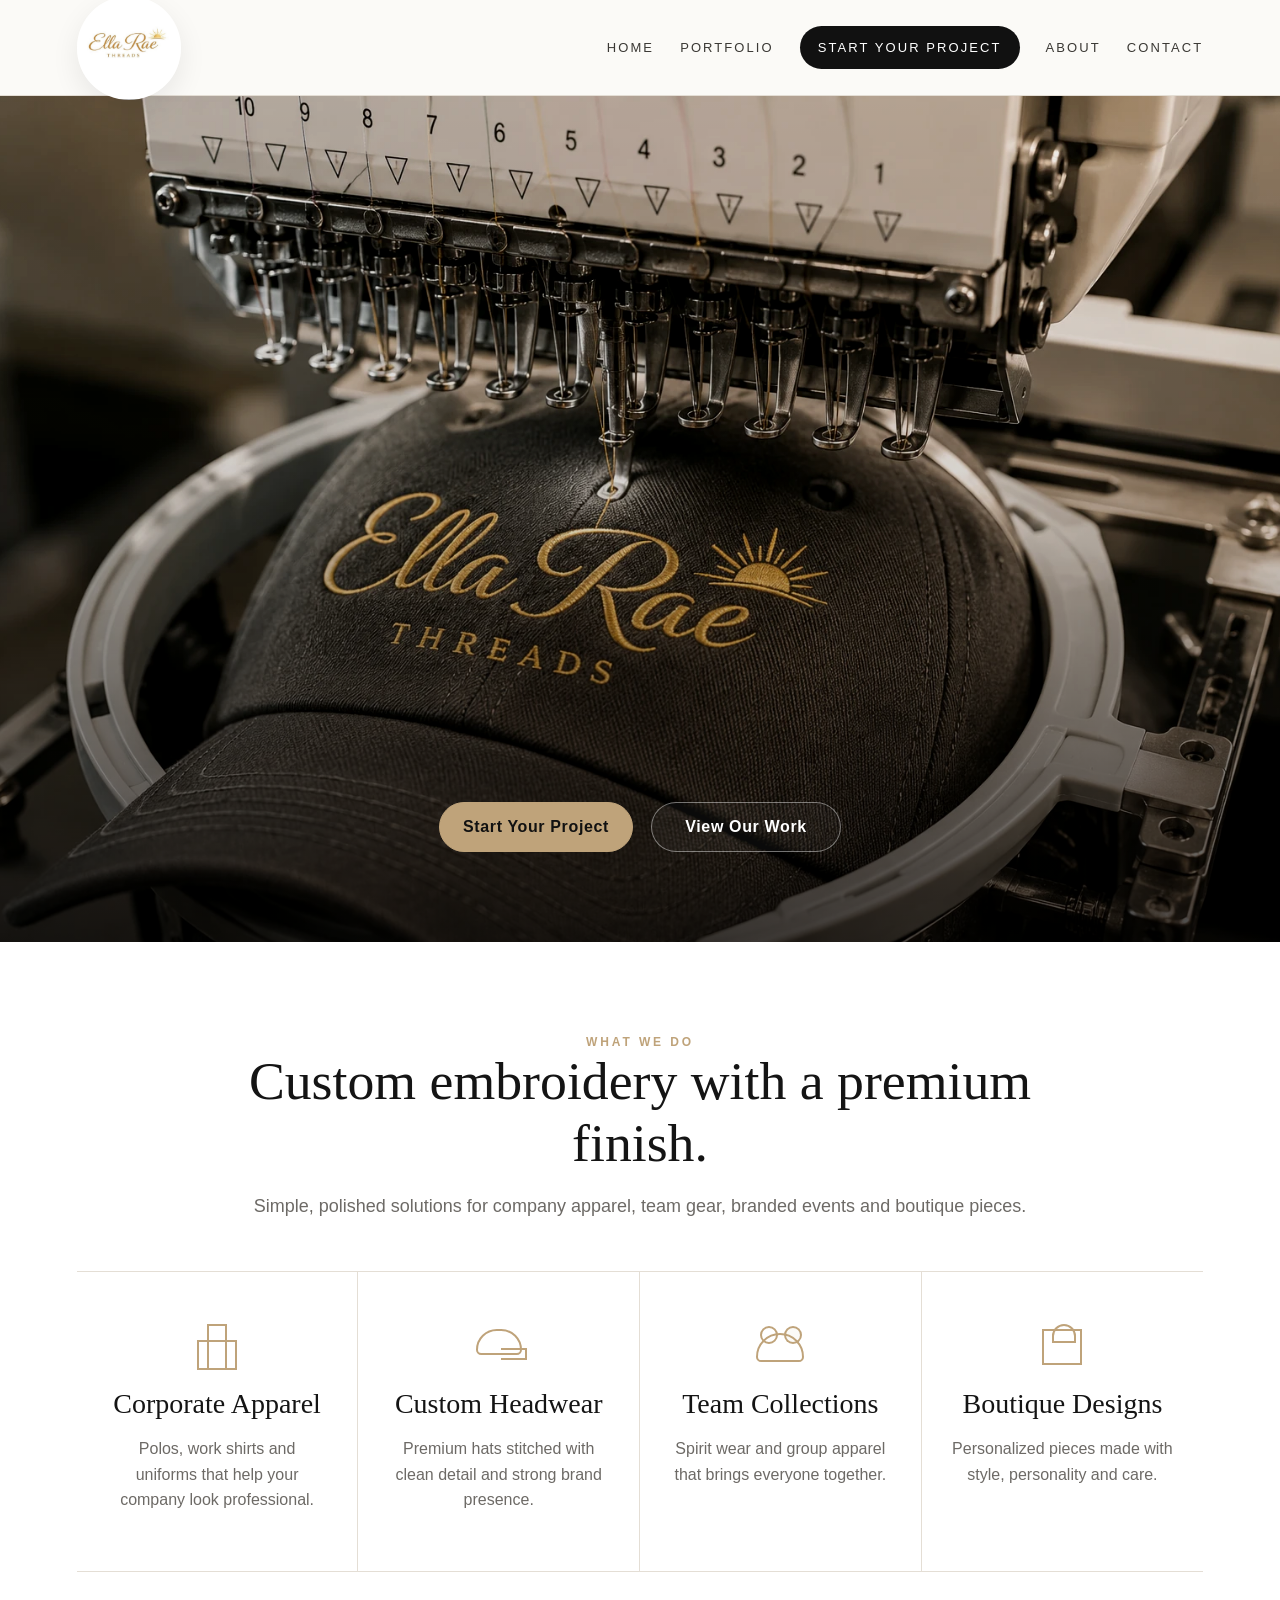
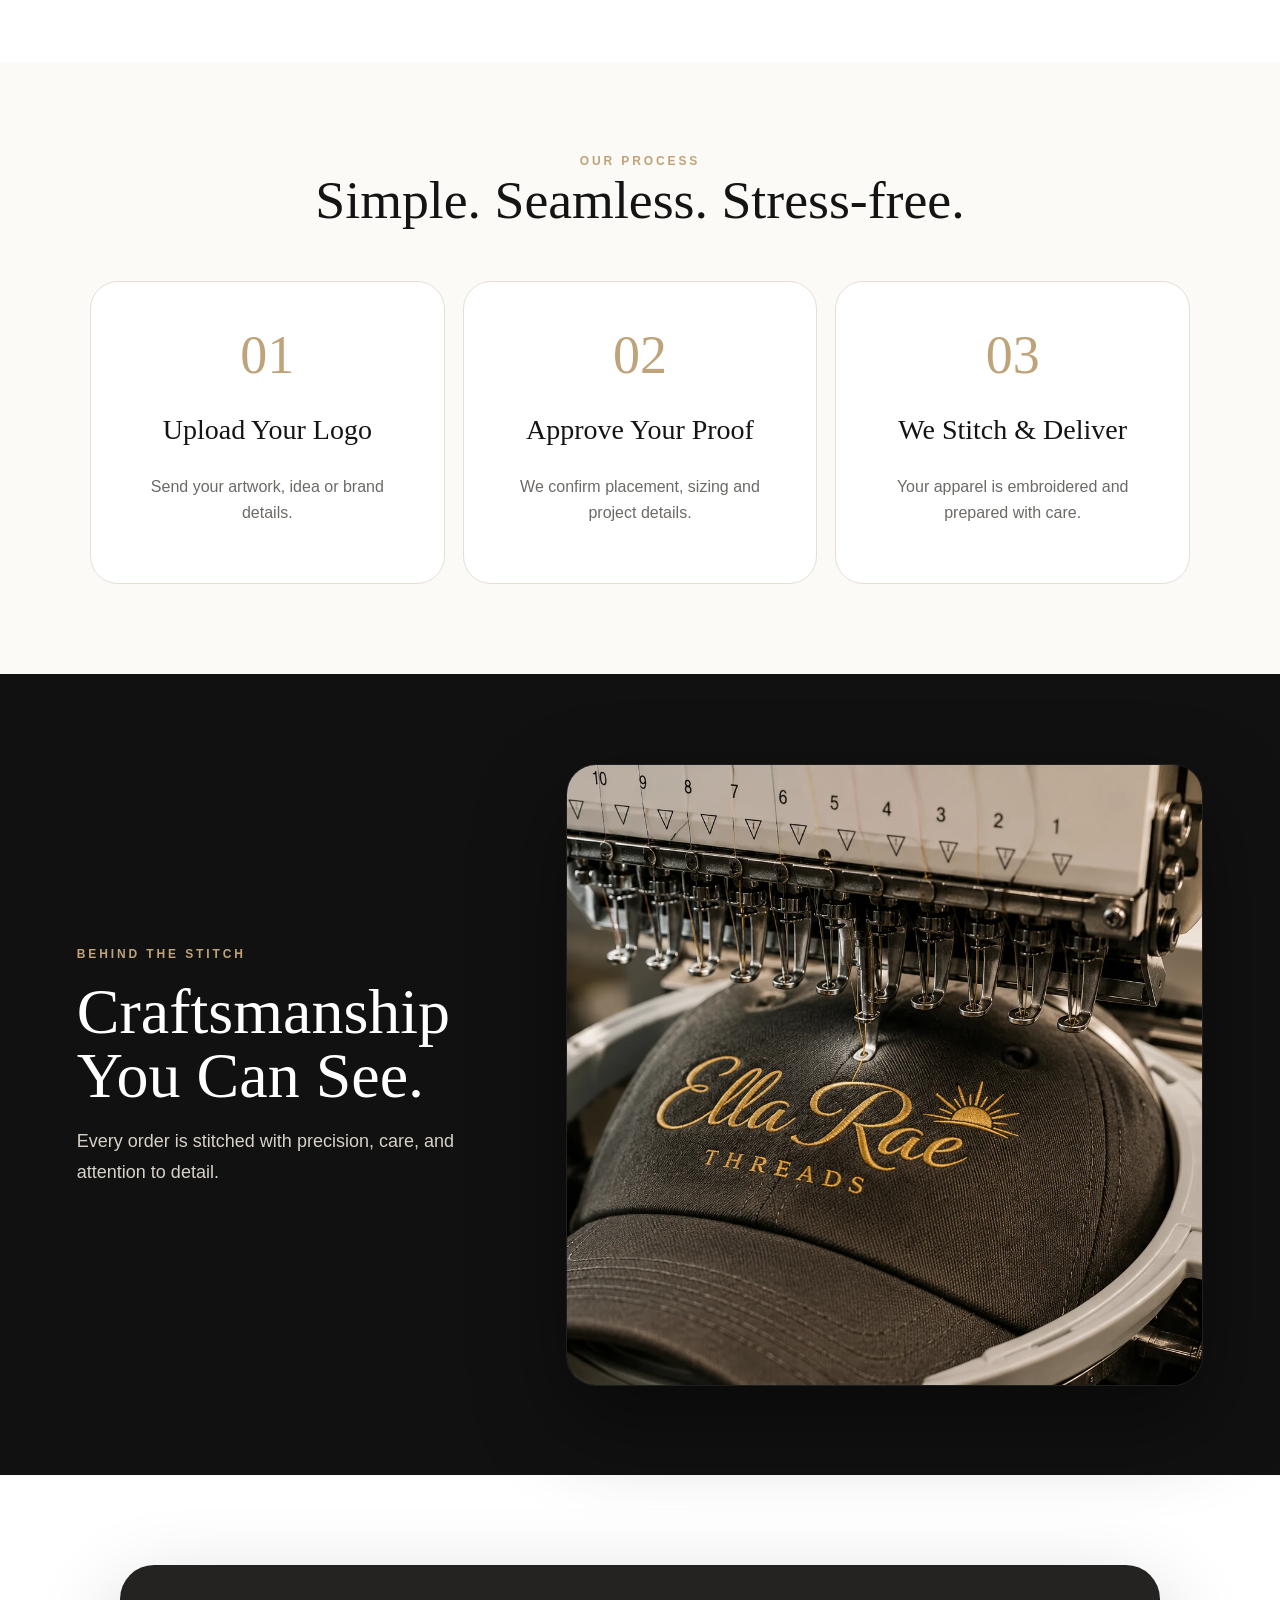
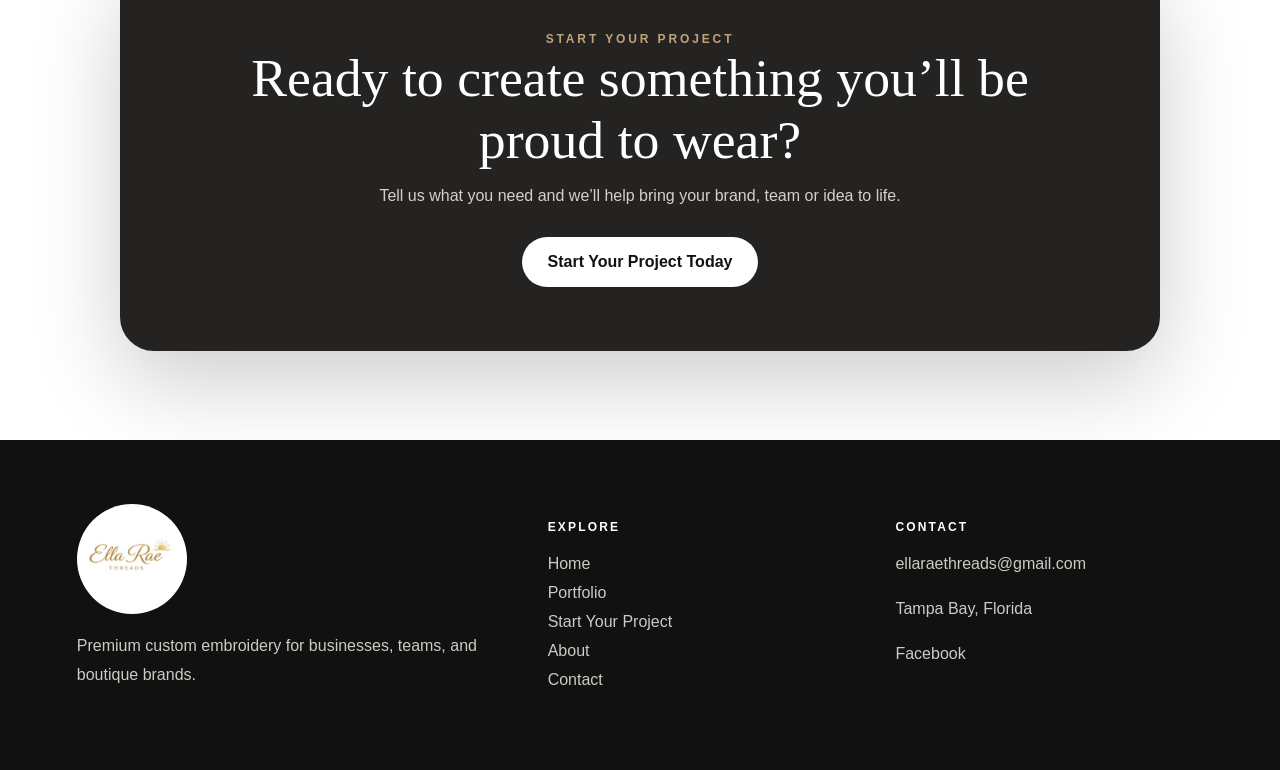
==== commit 8efb56c4: "Add files via upload" ====
--- a/index.html
+++ b/index.html
@@ -1,21 +1,4 @@
-<!doctype html><html lang="en"><head><meta charset="utf-8"><meta name="viewport" content="width=device-width, initial-scale=1"><title>Premium Custom Embroidery | Ella Rae Threads</title><meta name="description" content="Premium custom embroidery for business apparel, hats, team gear and boutique designs in Tampa Bay."><link rel="icon" href="assets/favicon.ico" sizes="any">
-<link rel="icon" type="image/png" sizes="32x32" href="assets/favicon-32x32.png">
-<link rel="icon" type="image/png" sizes="16x16" href="assets/favicon-16x16.png">
-<link rel="apple-touch-icon" sizes="180x180" href="assets/apple-touch-icon.png">
-<link rel="manifest" href="assets/site.webmanifest">
-<meta name="theme-color" content="#c7973e">
-<meta property="og:type" content="website">
-<meta property="og:site_name" content="Ella Rae Threads">
-<meta property="og:title" content="Ella Rae Threads | Premium Custom Embroidery">
-<meta property="og:description" content="Premium custom embroidery for hats, apparel, businesses, teams and boutique designs.">
-<meta property="og:image" content="https://ellaraethreads.com/assets/share-preview.jpg?v=14-4">
-<meta property="og:image:width" content="1200">
-<meta property="og:image:height" content="630">
-<meta property="og:url" content="https://ellaraethreads.com/">
-<meta name="twitter:card" content="summary_large_image">
-<meta name="twitter:title" content="Ella Rae Threads | Premium Custom Embroidery">
-<meta name="twitter:description" content="Premium custom embroidery for hats, apparel, businesses, teams and boutique designs.">
-<meta name="twitter:image" content="https://ellaraethreads.com/assets/share-preview.jpg?v=14-4"><link rel="stylesheet" href="assets/style.css"></head><body><header class="site-header"><a class="brand" href="index.html" aria-label="Ella Rae Threads home"><img src="assets/logo.jpg" alt="Ella Rae Threads logo"><span class="brand-wordmark" aria-hidden="true"><span class="brand-script">Ella Rae</span><span class="brand-block">THREADS</span></span></a><button class="menu-toggle" aria-label="Open menu">☰</button><nav class="nav"><a href="index.html">Home</a><a href="portfolio.html">Portfolio</a><a class="quote-link" href="quote.html">Start Your Project</a><a href="about.html">About</a><a href="contact.html">Contact</a></nav></header><main>
+<!doctype html><html lang="en"><head><meta charset="utf-8"><meta name="viewport" content="width=device-width, initial-scale=1"><title>Premium Custom Embroidery | Ella Rae Threads</title><meta name="description" content="Premium custom embroidery for business apparel, hats, team gear and boutique designs in Tampa Bay."><link rel="stylesheet" href="assets/style.css"></head><body><header class="site-header"><a class="brand" href="index.html" aria-label="Ella Rae Threads home"><img src="assets/logo.jpg" alt="Ella Rae Threads logo"></a><button class="menu-toggle" aria-label="Open menu">☰</button><nav class="nav"><a href="index.html">Home</a><a href="portfolio.html">Portfolio</a><a class="quote-link" href="quote.html">Start Your Project</a><a href="about.html">About</a><a href="contact.html">Contact</a></nav></header><main>
 <section class="machine-hero hero-minimal"><div class="machine-hero-bg" aria-hidden="true"></div><div class="machine-hero-overlay"></div><div class="machine-hero-copy hero-actions-only"><div class="actions"><a class="btn btn-gold" href="quote.html">Start Your Project</a><a class="btn btn-ghost" href="portfolio.html">View Our Work</a></div></div></section>
 <section class="section what-we-do"><div class="center-head"><span class="eyebrow">What We Do</span><h2>Custom embroidery with a premium finish.</h2><p>Simple, polished solutions for company apparel, team gear, branded events and boutique pieces.</p></div><div class="service-row"><article><div class="line-icon building"></div><h3>Corporate Apparel</h3><p>Polos, work shirts and uniforms that help your company look professional.</p></article><article><div class="line-icon cap"></div><h3>Custom Headwear</h3><p>Premium hats stitched with clean detail and strong brand presence.</p></article><article><div class="line-icon team"></div><h3>Team Collections</h3><p>Spirit wear and group apparel that brings everyone together.</p></article><article><div class="line-icon gift"></div><h3>Boutique Designs</h3><p>Personalized pieces made with style, personality and care.</p></article></div></section>
 
@@ -33,7 +16,7 @@
     </video>
   </div>
 </section>
-<section class="section alt"><div class="quote-panel compact-quote"><span class="eyebrow">Start Your Project</span><h2>Ready to start something custom?</h2><p>Choose your product, upload your logo, and we’ll guide the rest.</p><a class="submit inline-submit" href="quote.html">Start Your Project</a></div></section></main><footer class="footer"><div><img src="assets/logo.jpg" alt="Ella Rae Threads logo" class="footer-logo"><p>Premium custom embroidery for businesses, teams, and boutique brands.</p></div><div><h4>Explore</h4><a href="index.html">Home</a><a href="portfolio.html">Portfolio</a><a href="quote.html">Start Your Project</a><a href="about.html">About</a><a href="contact.html">Contact</a></div><div><h4>Contact</h4><a href="mailto:ellaraethreads@gmail.com">ellaraethreads@gmail.com</a><p>Tampa Bay, Florida</p><a href="https://www.facebook.com/share/18rKJjrLxv/?mibextid=wwXIfr">Facebook</a></div></footer>
+<section class="section alt"><div class="quote-panel compact-quote"><span class="eyebrow">Start Your Project</span><h2>Ready to create something you’ll be proud to wear?</h2><p>Tell us what you need and we’ll help bring your brand, team or idea to life.</p><a class="submit inline-submit" href="quote.html">Start Your Project Today</a></div></section></main><footer class="footer"><div><img src="assets/logo.jpg" alt="Ella Rae Threads logo" class="footer-logo"><p>Premium custom embroidery for businesses, teams, and boutique brands.</p></div><div><h4>Explore</h4><a href="index.html">Home</a><a href="portfolio.html">Portfolio</a><a href="quote.html">Start Your Project</a><a href="about.html">About</a><a href="contact.html">Contact</a></div><div><h4>Contact</h4><a href="mailto:ellaraethreads@gmail.com">ellaraethreads@gmail.com</a><p>Tampa Bay, Florida</p><a href="https://www.facebook.com/share/18rKJjrLxv/?mibextid=wwXIfr">Facebook</a></div></footer>
 <div class="fb-pop" id="fbPop" aria-live="polite">
   <button class="fb-close" type="button" aria-label="Close Facebook pop-up">×</button>
   <div class="fb-card">
@@ -41,14 +24,13 @@
       <video class="fb-preview-video" autoplay muted loop playsinline preload="metadata" poster="assets/hero-machine.webp">
         <source src="assets/behind-the-stitch.mp4" type="video/mp4">
       </video>
-      <div class="fb-video-shade"></div>
     </div>
     <div class="fb-card-body">
-      <span class="fb-kicker">Behind the scenes</span>
-      <strong>Ella Rae Threads</strong>
-      <p>Follow along for new designs, custom embroidery, and a closer look at what we’re stitching next.</p>
-      <div class="fb-meta">Tampa Bay, FL · Custom Embroidery</div>
-      <a class="fb-btn" href="https://www.facebook.com/share/18rKJjrLxv/?mibextid=wwXIfr" target="_blank" rel="noopener">Follow on Facebook</a>
+      <span class="fb-kicker">Join the community</span>
+      <strong>Follow Our Journey</strong>
+      <p>See behind-the-scenes embroidery, customer projects, new designs, and exclusive updates.</p>
+      <a class="fb-btn fb-btn-pop" href="https://www.facebook.com/share/18rKJjrLxv/?mibextid=wwXIfr" target="_blank" rel="noopener">Follow Ella Rae Threads →</a>
+      <button class="fb-later" type="button">Maybe Later</button>
     </div>
   </div>
 </div>
--- a/assets/style.css
+++ b/assets/style.css
@@ -123,43 +123,18 @@
 }
 
 
-/* v15 Launch Candidate: minimalist Start Your Project experience */
-.nav .quote-link{background:var(--ink);color:#fff!important;padding:14px 20px;border-radius:999px;letter-spacing:.14em}
-.project-hero{padding-bottom:3vw}
-.project-shell{max-width:1180px;margin:0 auto}
-.project-progress{display:flex;align-items:center;justify-content:center;gap:14px;margin:0 auto 42px;color:var(--muted)}
-.progress-step{display:flex;flex-direction:column;align-items:center;gap:5px;text-align:center;min-width:82px}
-.progress-step span{width:34px;height:34px;border-radius:50%;border:1px solid var(--line);display:grid;place-items:center;background:#fff;color:var(--muted);font-size:11px;letter-spacing:.08em}
-.progress-step.active span{background:var(--ink);border-color:var(--ink);color:#fff}
-.progress-step strong{font-size:10px;text-transform:uppercase;letter-spacing:.16em;font-weight:800;color:var(--muted)}
-.progress-line{width:80px;height:1px;background:var(--line)}
-.project-form{display:grid;gap:28px}
-.project-card{background:#fff;border:1px solid var(--line);border-radius:34px;padding:clamp(28px,4.5vw,56px);box-shadow:0 16px 45px rgba(0,0,0,.04)}
-.project-card h2{font-family:Georgia,'Times New Roman',serif;font-size:clamp(34px,4vw,54px);font-weight:400;margin:10px 0 8px;color:var(--ink)}
-.project-intro{color:var(--muted);line-height:1.7;max-width:650px;margin:0 0 28px}
-.product-choice-grid{display:grid;grid-template-columns:repeat(3,1fr);gap:16px}
-.product-choice{position:relative;border:1px solid var(--line);border-radius:24px;background:var(--paper);padding:28px;min-height:150px;cursor:pointer;transition:.25s ease;display:flex;flex-direction:column;justify-content:flex-end}
-.product-choice input{position:absolute;opacity:0;pointer-events:none}
-.product-choice span{font-family:Georgia,'Times New Roman',serif;font-size:30px;font-weight:400;color:var(--ink);display:block;margin-bottom:8px}
-.product-choice small{color:var(--muted);line-height:1.4;font-size:14px}
-.product-choice:has(input:checked),.product-choice:hover{border-color:var(--champagne);box-shadow:0 16px 40px rgba(0,0,0,.08);transform:translateY(-2px)}
-.logo-upload{display:flex;flex-direction:column;align-items:center;justify-content:center;text-align:center;border:1px dashed var(--champagne);border-radius:28px;background:var(--paper);padding:48px 24px;cursor:pointer;transition:.25s ease;color:var(--ink)}
-.logo-upload:hover{background:#fff;box-shadow:0 18px 50px rgba(0,0,0,.06)}
-.logo-upload input{display:none}
-.logo-upload span{font-family:Georgia,'Times New Roman',serif;font-size:34px;margin-bottom:8px;color:var(--ink)}
-.logo-upload small{color:var(--muted);letter-spacing:.04em}
-.simple-check{display:flex;align-items:center;gap:10px;margin-top:18px;color:var(--muted);line-height:1.5}
-.simple-check input{width:auto}
-.details-grid{display:grid;grid-template-columns:1fr 1fr;gap:18px;margin-top:24px}
-.project-card .field label{color:var(--champagne)}
-.project-card input,.project-card select,.project-card textarea{background:var(--paper);border:1px solid var(--line);color:var(--ink)}
-.project-card textarea{min-height:120px}
-.project-card select option{color:#111}
-.pill-grid{display:grid;grid-template-columns:repeat(3,1fr);gap:10px}
-.pill-grid label{border:1px solid var(--line);border-radius:999px;background:var(--paper);padding:13px 16px;color:var(--ink);font-size:14px;text-transform:none;letter-spacing:0;display:flex;align-items:center;gap:8px;cursor:pointer}
-.pill-grid input{width:auto}.pill-grid label:has(input:checked){border-color:var(--champagne);background:#fff}
-.project-submit{margin-top:28px;background:var(--ink);color:#fff;width:100%;max-width:320px}
-.next-grid{display:grid;grid-template-columns:repeat(4,1fr);gap:18px;max-width:1100px;margin:34px auto 0}
-.next-grid article{background:#fff;border:1px solid var(--line);border-radius:26px;padding:28px;min-height:190px}
-.next-grid span{color:var(--champagne);font-weight:800;letter-spacing:.18em;font-size:12px}.next-grid h3{font-family:Georgia,'Times New Roman',serif;font-size:28px;font-weight:400;margin:18px 0 8px}.next-grid p{color:var(--muted);line-height:1.55;margin:0}
-@media(max-width:900px){.project-progress{gap:8px;overflow-x:auto;justify-content:flex-start;padding-bottom:8px}.progress-line{width:38px;min-width:38px}.progress-step{min-width:70px}.product-choice-grid,.details-grid,.pill-grid,.next-grid{grid-template-columns:1fr}.product-choice{min-height:128px;padding:24px}.project-card{border-radius:26px;padding:28px}.logo-upload{padding:38px 18px}.logo-upload span{font-size:28px}.project-submit{max-width:none}.nav .quote-link{width:100%;text-align:center;justify-content:center}}
+/* v15.1 minimalist launch polish */
+.site-header .brand{min-width:auto;gap:0}.site-header .brand-wordmark{display:none!important}.site-header .brand img{width:104px;height:104px}.nav .quote-link{background:#111;color:#fff!important}.nav .quote-link:hover{background:var(--champagne);color:#111!important}
+@media(max-width:900px){.site-header .brand img{width:82px;height:82px}.site-header{min-height:78px}.menu-toggle{color:#111!important}.nav{align-items:stretch}.nav a{font-size:13px;letter-spacing:.16em}.nav .quote-link{text-align:center;margin-top:8px}}
+
+/* Contact page v15.1 */
+.contact-hero{padding-bottom:3vw}.contact-hero p{max-width:760px}.service-note{margin:30px auto 0;display:flex;flex-direction:column;gap:8px;max-width:520px;border:1px solid var(--line);background:#fff;border-radius:22px;padding:22px}.service-note strong{font-family:Georgia,'Times New Roman',serif;font-size:24px;font-weight:400}.service-note span{color:var(--muted);line-height:1.55}.contact-grid{display:grid;grid-template-columns:.8fr 1.2fr;gap:28px;align-items:stretch}.contact-card,.community-card{background:#fff;border:1px solid var(--line);border-radius:30px;overflow:hidden;box-shadow:0 18px 60px rgba(0,0,0,.06)}.contact-card{padding:44px}.contact-card h2,.community-copy h2{font-family:Georgia,'Times New Roman',serif;font-size:clamp(32px,4vw,48px);font-weight:400;line-height:1;margin:12px 0}.contact-card p,.community-copy p{color:var(--muted);line-height:1.65}.community-card{display:grid;grid-template-columns:.9fr 1fr}.community-video{background:#111;min-height:430px}.community-video video{width:100%;height:100%;object-fit:cover;display:block}.community-copy{padding:44px;display:flex;flex-direction:column;justify-content:center}.facebook-cta{display:inline-flex;align-items:center;justify-content:center;width:max-content;margin-top:18px;border-radius:999px;background:#111;color:#fff;padding:16px 24px;font-weight:900;letter-spacing:.03em;box-shadow:0 12px 34px rgba(0,0,0,.18)}.facebook-cta:hover{background:var(--champagne);color:#111}
+@media(max-width:900px){.contact-grid,.community-card{grid-template-columns:1fr}.contact-card,.community-copy{padding:30px}.community-video{min-height:520px}.facebook-cta{width:100%}}
+
+/* Facebook popup stronger button */
+.fb-btn-pop{background:#111!important;color:#fff!important;border-radius:999px!important;padding:16px 20px!important;font-weight:900!important;letter-spacing:.02em!important;box-shadow:0 14px 34px rgba(0,0,0,.22)!important}.fb-btn-pop:hover{background:var(--champagne)!important;color:#111!important}.fb-later{display:block;margin:14px auto 0;background:transparent;border:0;color:#7a746c;text-decoration:underline;cursor:pointer;font:inherit}.fb-later:hover{color:#111}
+
+/* Start Your Project v15.1 */
+.project-hero{padding-bottom:3vw}.project-wrap{display:grid;grid-template-columns:290px minmax(0,1fr);gap:34px;padding:0 6vw 7vw}.project-progress{position:sticky;top:110px;align-self:start;background:#fff;border:1px solid var(--line);border-radius:26px;padding:22px;box-shadow:0 18px 55px rgba(0,0,0,.06);z-index:10}.progress-mobile{display:none}.progress-track{display:grid;gap:10px}.progress-step{display:grid;grid-template-columns:44px 1fr;align-items:center;gap:12px;padding:12px;border-radius:16px;color:#6b655d;border:1px solid transparent}.progress-step span{width:40px;height:40px;border-radius:50%;display:flex;align-items:center;justify-content:center;background:#f4f1eb;color:#111;font-weight:900}.progress-step em{font-style:normal;font-size:13px;text-transform:uppercase;letter-spacing:.12em}.progress-step.active{background:#111;color:#fff;border-color:#111}.progress-step.active span{background:var(--champagne);color:#111}.project-form{display:grid;gap:28px}.project-step{scroll-margin-top:132px;background:#fff;border:1px solid var(--line);border-radius:34px;padding:clamp(28px,4vw,54px);box-shadow:0 18px 60px rgba(0,0,0,.05)}.project-step h2{font-family:Georgia,'Times New Roman',serif;font-size:clamp(34px,4vw,56px);font-weight:400;line-height:1;margin:14px 0 10px}.project-step p{color:var(--muted);line-height:1.6;max-width:720px}.project-options{display:grid;grid-template-columns:repeat(3,1fr);gap:14px;margin-top:26px}.project-options label,.pill-options label{cursor:pointer}.project-options input,.pill-options input{position:absolute;opacity:0;pointer-events:none}.project-options label{display:flex;flex-direction:column;gap:9px;border:1px solid var(--line);border-radius:22px;background:#fff;padding:24px;min-height:150px;transition:.2s ease}.project-options span{font-family:Georgia,'Times New Roman',serif;font-size:28px}.project-options small{color:var(--muted);line-height:1.45}.project-options label:has(input:checked),.pill-options label:has(input:checked){border-color:var(--champagne);box-shadow:0 0 0 2px rgba(191,163,122,.24);background:#fffaf1}.drop-zone{display:flex;flex-direction:column;align-items:center;justify-content:center;text-align:center;gap:8px;margin-top:26px;min-height:240px;border:1.5px dashed #bfb5a7;border-radius:26px;background:#fbfaf7;color:#111;cursor:pointer}.drop-zone input{display:none}.drop-zone strong{font-family:Georgia,'Times New Roman',serif;font-size:32px;font-weight:400}.drop-zone span{color:#111}.drop-zone small{color:var(--muted);letter-spacing:.12em;text-transform:uppercase;font-size:11px}.helper-card{margin-top:18px;background:#fbfaf7;border:1px solid var(--line);border-radius:20px;padding:20px}.helper-card p{margin:8px 0 0}.detail-grid,.contact-form-grid{display:grid;grid-template-columns:1fr 1fr;gap:18px;margin-top:26px}.detail-block,.field-light{display:flex;flex-direction:column;gap:10px}.detail-block.full{grid-column:1/-1}.detail-block>label,.field-light label{font-size:12px;text-transform:uppercase;letter-spacing:.16em;color:#4f4a43;font-weight:800}.pill-options{display:flex;flex-wrap:wrap;gap:10px}.pill-options span{display:block;border:1px solid var(--line);border-radius:999px;background:#fff;color:#111;padding:12px 16px;font-weight:800}.locations span{border-radius:16px}.detail-block input,.detail-block textarea,.field-light input{background:#fff!important;color:#111!important;border:1px solid #cfc7bc!important;border-radius:16px;padding:16px 14px}.detail-block textarea{min-height:130px}.project-submit{width:100%;margin-top:26px;border:0;border-radius:999px;background:#111;color:#fff;padding:18px 28px;font-weight:900;font-size:16px;letter-spacing:.04em;cursor:pointer}.project-submit:hover{background:var(--champagne);color:#111}.what-next{background:#fff}.next-steps{display:grid;grid-template-columns:repeat(5,1fr);gap:14px}.next-steps article{border-top:1px solid var(--line);padding-top:20px}.next-steps span{display:block;color:var(--champagne);font-weight:900;margin-bottom:8px}.next-steps strong{font-family:Georgia,'Times New Roman',serif;font-size:24px;font-weight:400;line-height:1.1}
+@media(max-width:1000px){.project-wrap{grid-template-columns:1fr;padding:0 5vw 12vw}.project-progress{top:78px;border-radius:0;margin:0 -5vw;padding:14px 5vw;border-left:0;border-right:0;box-shadow:0 10px 28px rgba(0,0,0,.08)}.progress-mobile{display:flex;flex-direction:column;gap:4px}.progress-mobile span{font-size:11px;text-transform:uppercase;letter-spacing:.18em;color:var(--champagne);font-weight:900}.progress-mobile strong{font-family:Georgia,'Times New Roman',serif;font-size:21px;font-weight:400;color:#111}.progress-track{display:none}.project-step{scroll-margin-top:160px;border-radius:26px;padding:28px 20px}.project-options{grid-template-columns:1fr;gap:12px}.project-options label{min-height:0;padding:20px}.project-options span{font-size:25px}.detail-grid,.contact-form-grid{grid-template-columns:1fr}.pill-options{display:grid;grid-template-columns:1fr 1fr}.pill-options span{text-align:center;padding:13px 10px}.locations{grid-template-columns:1fr}.drop-zone{min-height:210px}.drop-zone strong{font-size:28px}.next-steps{grid-template-columns:1fr;max-width:520px;margin:auto}.project-hero h1{text-wrap:balance}}
+@media(max-width:460px){.project-wrap{padding-left:4vw;padding-right:4vw}.project-progress{margin-left:-4vw;margin-right:-4vw;padding-left:4vw;padding-right:4vw}.project-step{padding:25px 16px}.pill-options{grid-template-columns:1fr}.project-step h2{font-size:34px}.page-hero.project-hero{padding-left:5vw;padding-right:5vw}}
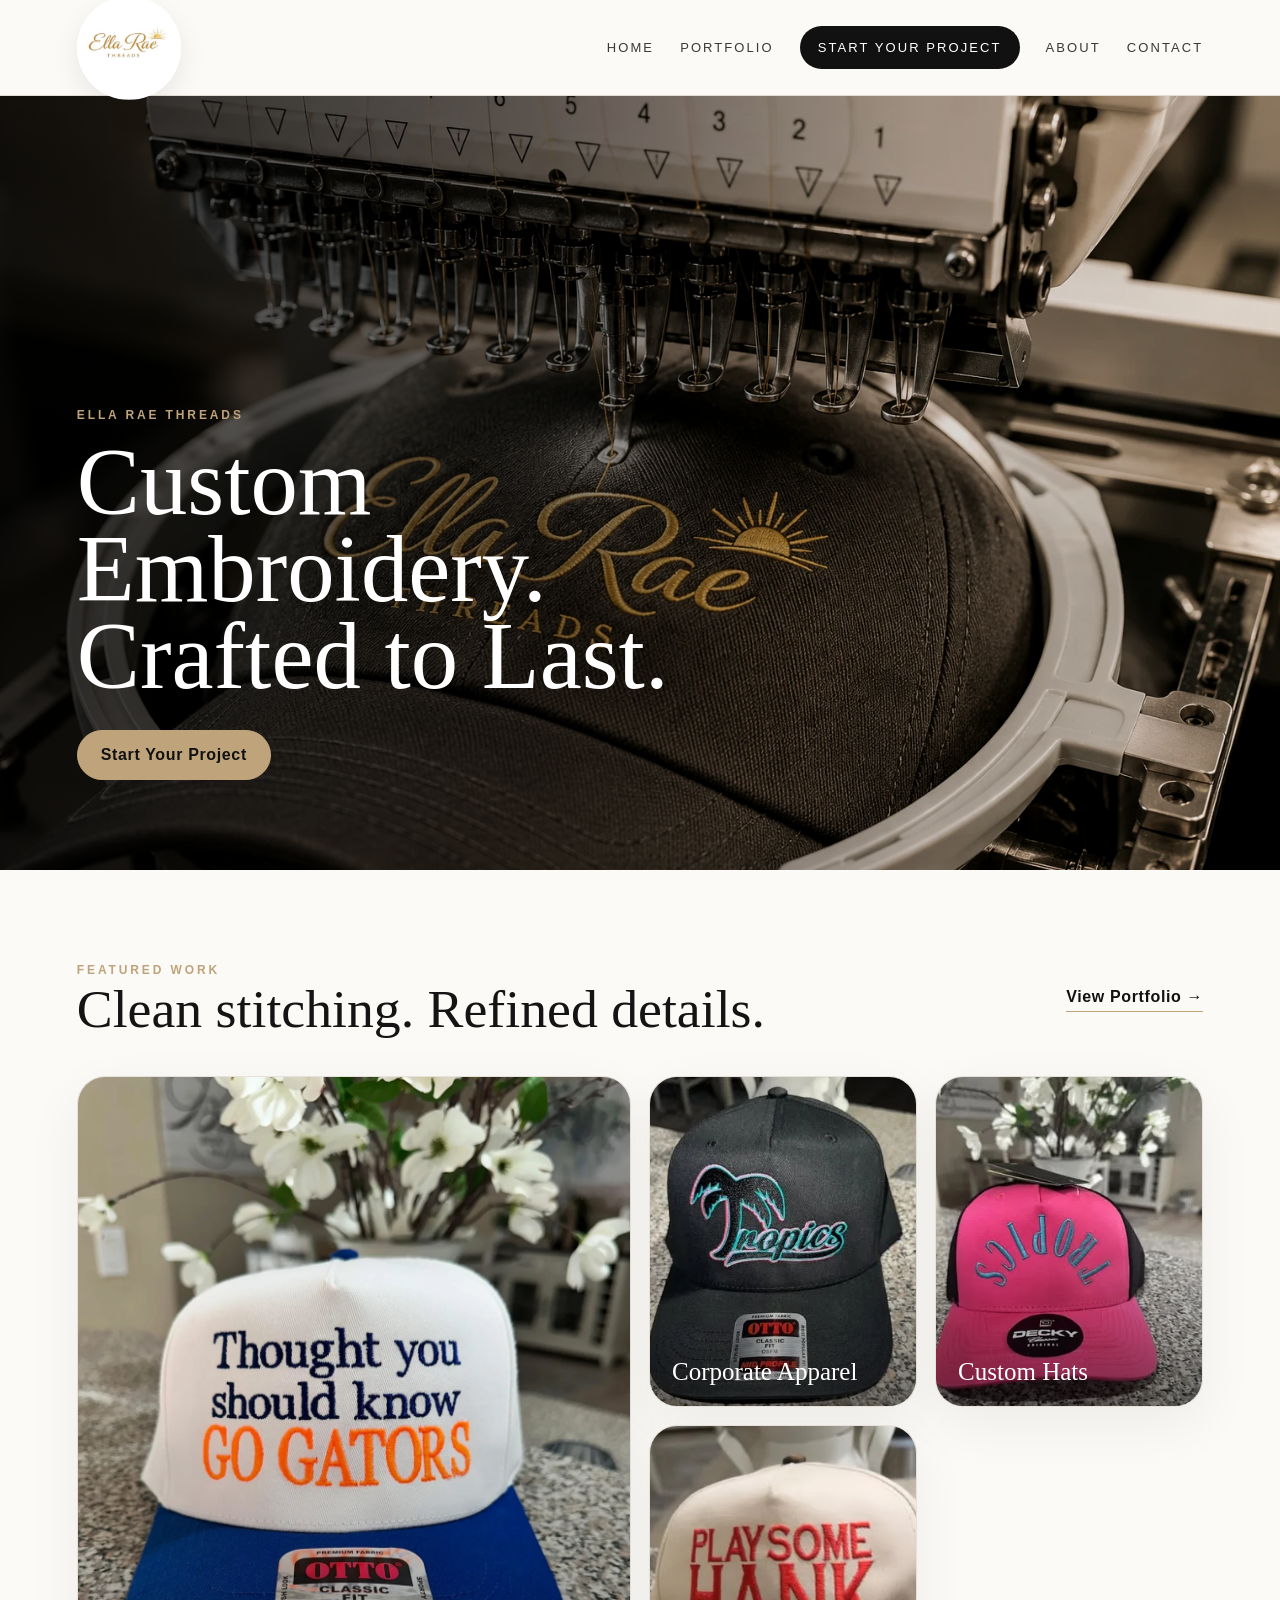
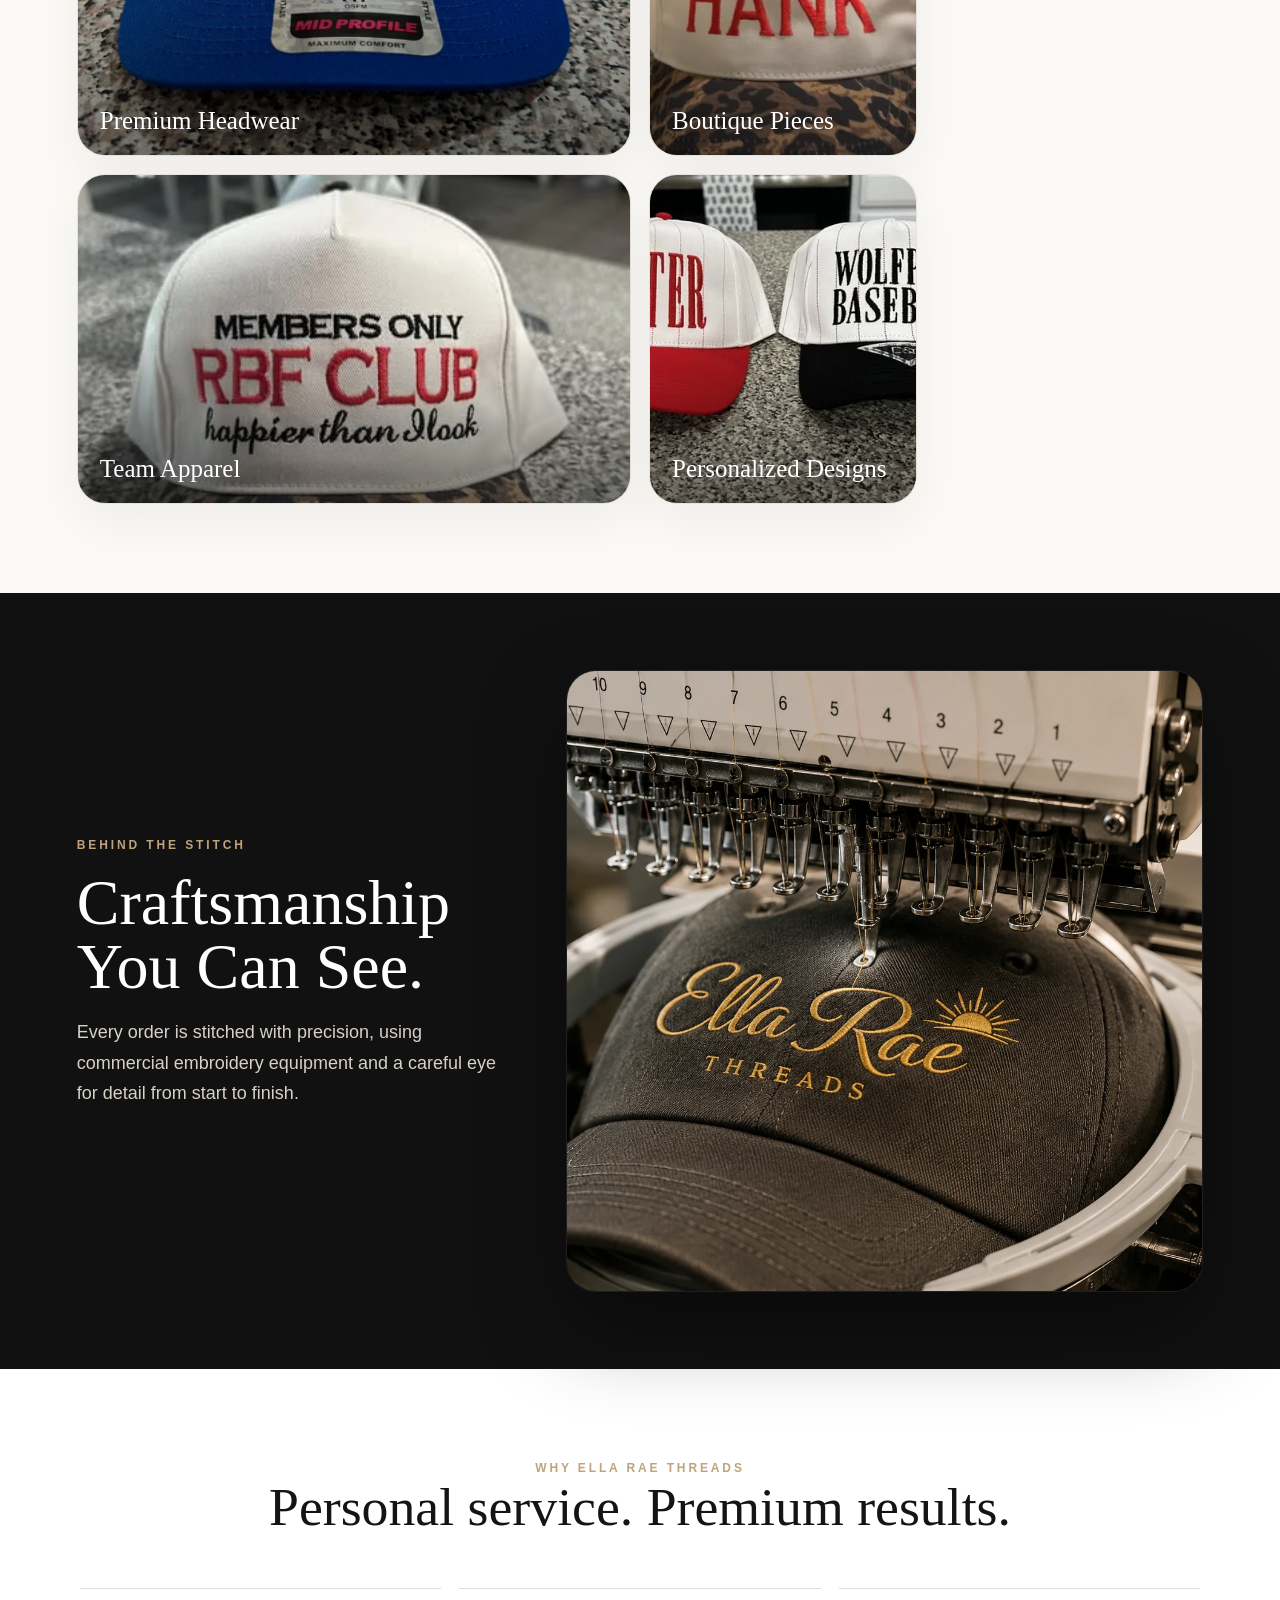
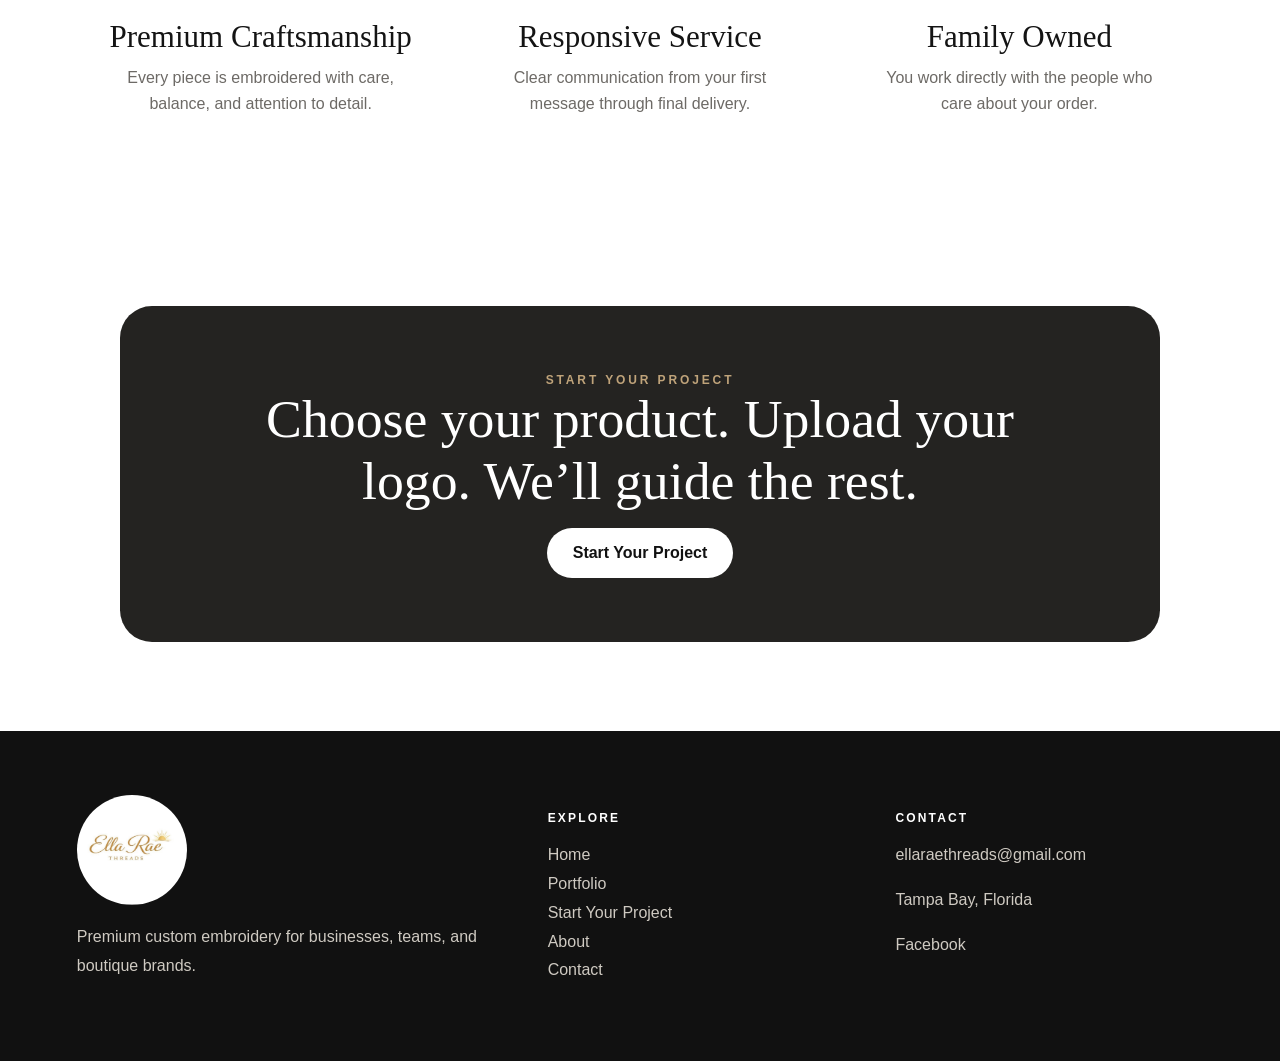
==== commit 383bc6f2: "Add files via upload" ====
--- a/index.html
+++ b/index.html
@@ -1,14 +1,32 @@
 <!doctype html><html lang="en"><head><meta charset="utf-8"><meta name="viewport" content="width=device-width, initial-scale=1"><title>Premium Custom Embroidery | Ella Rae Threads</title><meta name="description" content="Premium custom embroidery for business apparel, hats, team gear and boutique designs in Tampa Bay."><link rel="stylesheet" href="assets/style.css"></head><body><header class="site-header"><a class="brand" href="index.html" aria-label="Ella Rae Threads home"><img src="assets/logo.jpg" alt="Ella Rae Threads logo"></a><button class="menu-toggle" aria-label="Open menu">☰</button><nav class="nav"><a href="index.html">Home</a><a href="portfolio.html">Portfolio</a><a class="quote-link" href="quote.html">Start Your Project</a><a href="about.html">About</a><a href="contact.html">Contact</a></nav></header><main>
-<section class="machine-hero hero-minimal"><div class="machine-hero-bg" aria-hidden="true"></div><div class="machine-hero-overlay"></div><div class="machine-hero-copy hero-actions-only"><div class="actions"><a class="btn btn-gold" href="quote.html">Start Your Project</a><a class="btn btn-ghost" href="portfolio.html">View Our Work</a></div></div></section>
-<section class="section what-we-do"><div class="center-head"><span class="eyebrow">What We Do</span><h2>Custom embroidery with a premium finish.</h2><p>Simple, polished solutions for company apparel, team gear, branded events and boutique pieces.</p></div><div class="service-row"><article><div class="line-icon building"></div><h3>Corporate Apparel</h3><p>Polos, work shirts and uniforms that help your company look professional.</p></article><article><div class="line-icon cap"></div><h3>Custom Headwear</h3><p>Premium hats stitched with clean detail and strong brand presence.</p></article><article><div class="line-icon team"></div><h3>Team Collections</h3><p>Spirit wear and group apparel that brings everyone together.</p></article><article><div class="line-icon gift"></div><h3>Boutique Designs</h3><p>Personalized pieces made with style, personality and care.</p></article></div></section>
 
-<section class="section"><div class="center-head"><span class="eyebrow">Our Process</span><h2>Simple. Seamless. Stress-free.</h2></div><div class="process-steps"><article><span>01</span><h3>Upload Your Logo</h3><p>Send your artwork, idea or brand details.</p></article><article><span>02</span><h3>Approve Your Proof</h3><p>We confirm placement, sizing and project details.</p></article><article><span>03</span><h3>We Stitch & Deliver</h3><p>Your apparel is embroidered and prepared with care.</p></article></div></section>
+<section class="machine-hero hero-v16">
+  <div class="machine-hero-bg" aria-hidden="true"></div>
+  <div class="machine-hero-overlay"></div>
+  <div class="machine-hero-copy">
+    <span class="eyebrow">Ella Rae Threads</span>
+    <h1>Custom Embroidery. Crafted to Last.</h1>
+    <div class="actions"><a class="btn btn-gold" href="quote.html">Start Your Project</a></div>
+  </div>
+</section>
 
-<section class="behind-stitch" aria-labelledby="behind-stitch-title">
+<section class="section featured-v16">
+  <div class="section-head elegant-head"><div><span class="eyebrow">Featured Work</span><h2>Clean stitching. Refined details.</h2></div><a class="text-link" href="portfolio.html">View Portfolio →</a></div>
+  <div class="featured-grid-v16">
+    <figure class="feature-piece large"><img src="assets/work-01.webp" alt="Custom embroidered Ella Rae Threads hat"><figcaption>Premium Headwear</figcaption></figure>
+    <figure class="feature-piece"><img src="assets/work-03.webp" alt="Custom embroidered apparel"><figcaption>Corporate Apparel</figcaption></figure>
+    <figure class="feature-piece"><img src="assets/work-08.webp" alt="Custom embroidered hat"><figcaption>Custom Hats</figcaption></figure>
+    <figure class="feature-piece"><img src="assets/work-14.webp" alt="Boutique embroidered hat"><figcaption>Boutique Pieces</figcaption></figure>
+    <figure class="feature-piece wide"><img src="assets/work-22.webp" alt="Embroidered team apparel"><figcaption>Team Apparel</figcaption></figure>
+    <figure class="feature-piece"><img src="assets/work-31.webp" alt="Custom embroidered design"><figcaption>Personalized Designs</figcaption></figure>
+  </div>
+</section>
+
+<section class="behind-stitch behind-v16" aria-labelledby="behind-stitch-title">
   <div class="behind-copy">
     <span class="eyebrow">Behind the Stitch</span>
     <h2 id="behind-stitch-title">Craftsmanship You Can See.</h2>
-    <p>Every order is stitched with precision, care, and attention to detail.</p>
+    <p>Every order is stitched with precision, using commercial embroidery equipment and a careful eye for detail from start to finish.</p>
   </div>
   <div class="behind-video-wrap">
     <video class="behind-video" autoplay muted loop playsinline preload="metadata" poster="assets/hero-machine.webp">
@@ -16,7 +34,21 @@
     </video>
   </div>
 </section>
-<section class="section alt"><div class="quote-panel compact-quote"><span class="eyebrow">Start Your Project</span><h2>Ready to create something you’ll be proud to wear?</h2><p>Tell us what you need and we’ll help bring your brand, team or idea to life.</p><a class="submit inline-submit" href="quote.html">Start Your Project Today</a></div></section></main><footer class="footer"><div><img src="assets/logo.jpg" alt="Ella Rae Threads logo" class="footer-logo"><p>Premium custom embroidery for businesses, teams, and boutique brands.</p></div><div><h4>Explore</h4><a href="index.html">Home</a><a href="portfolio.html">Portfolio</a><a href="quote.html">Start Your Project</a><a href="about.html">About</a><a href="contact.html">Contact</a></div><div><h4>Contact</h4><a href="mailto:ellaraethreads@gmail.com">ellaraethreads@gmail.com</a><p>Tampa Bay, Florida</p><a href="https://www.facebook.com/share/18rKJjrLxv/?mibextid=wwXIfr">Facebook</a></div></footer>
+
+<section class="section why-v16">
+  <div class="center-head"><span class="eyebrow">Why Ella Rae Threads</span><h2>Personal service. Premium results.</h2></div>
+  <div class="why-grid-v16">
+    <article><h3>Premium Craftsmanship</h3><p>Every piece is embroidered with care, balance, and attention to detail.</p></article>
+    <article><h3>Responsive Service</h3><p>Clear communication from your first message through final delivery.</p></article>
+    <article><h3>Family Owned</h3><p>You work directly with the people who care about your order.</p></article>
+  </div>
+</section>
+
+<section class="section alt start-v16">
+  <div class="quote-panel compact-quote"><span class="eyebrow">Start Your Project</span><h2>Choose your product. Upload your logo. We’ll guide the rest.</h2><a class="submit inline-submit" href="quote.html">Start Your Project</a></div>
+</section>
+
+</main><footer class="footer"><div><img src="assets/logo.jpg" alt="Ella Rae Threads logo" class="footer-logo"><p>Premium custom embroidery for businesses, teams, and boutique brands.</p></div><div><h4>Explore</h4><a href="index.html">Home</a><a href="portfolio.html">Portfolio</a><a href="quote.html">Start Your Project</a><a href="about.html">About</a><a href="contact.html">Contact</a></div><div><h4>Contact</h4><a href="mailto:ellaraethreads@gmail.com">ellaraethreads@gmail.com</a><p>Tampa Bay, Florida</p><a href="https://www.facebook.com/share/18rKJjrLxv/?mibextid=wwXIfr">Facebook</a></div></footer>
 <div class="fb-pop" id="fbPop" aria-live="polite">
   <button class="fb-close" type="button" aria-label="Close Facebook pop-up">×</button>
   <div class="fb-card">
--- a/assets/style.css
+++ b/assets/style.css
@@ -138,3 +138,136 @@
 .project-hero{padding-bottom:3vw}.project-wrap{display:grid;grid-template-columns:290px minmax(0,1fr);gap:34px;padding:0 6vw 7vw}.project-progress{position:sticky;top:110px;align-self:start;background:#fff;border:1px solid var(--line);border-radius:26px;padding:22px;box-shadow:0 18px 55px rgba(0,0,0,.06);z-index:10}.progress-mobile{display:none}.progress-track{display:grid;gap:10px}.progress-step{display:grid;grid-template-columns:44px 1fr;align-items:center;gap:12px;padding:12px;border-radius:16px;color:#6b655d;border:1px solid transparent}.progress-step span{width:40px;height:40px;border-radius:50%;display:flex;align-items:center;justify-content:center;background:#f4f1eb;color:#111;font-weight:900}.progress-step em{font-style:normal;font-size:13px;text-transform:uppercase;letter-spacing:.12em}.progress-step.active{background:#111;color:#fff;border-color:#111}.progress-step.active span{background:var(--champagne);color:#111}.project-form{display:grid;gap:28px}.project-step{scroll-margin-top:132px;background:#fff;border:1px solid var(--line);border-radius:34px;padding:clamp(28px,4vw,54px);box-shadow:0 18px 60px rgba(0,0,0,.05)}.project-step h2{font-family:Georgia,'Times New Roman',serif;font-size:clamp(34px,4vw,56px);font-weight:400;line-height:1;margin:14px 0 10px}.project-step p{color:var(--muted);line-height:1.6;max-width:720px}.project-options{display:grid;grid-template-columns:repeat(3,1fr);gap:14px;margin-top:26px}.project-options label,.pill-options label{cursor:pointer}.project-options input,.pill-options input{position:absolute;opacity:0;pointer-events:none}.project-options label{display:flex;flex-direction:column;gap:9px;border:1px solid var(--line);border-radius:22px;background:#fff;padding:24px;min-height:150px;transition:.2s ease}.project-options span{font-family:Georgia,'Times New Roman',serif;font-size:28px}.project-options small{color:var(--muted);line-height:1.45}.project-options label:has(input:checked),.pill-options label:has(input:checked){border-color:var(--champagne);box-shadow:0 0 0 2px rgba(191,163,122,.24);background:#fffaf1}.drop-zone{display:flex;flex-direction:column;align-items:center;justify-content:center;text-align:center;gap:8px;margin-top:26px;min-height:240px;border:1.5px dashed #bfb5a7;border-radius:26px;background:#fbfaf7;color:#111;cursor:pointer}.drop-zone input{display:none}.drop-zone strong{font-family:Georgia,'Times New Roman',serif;font-size:32px;font-weight:400}.drop-zone span{color:#111}.drop-zone small{color:var(--muted);letter-spacing:.12em;text-transform:uppercase;font-size:11px}.helper-card{margin-top:18px;background:#fbfaf7;border:1px solid var(--line);border-radius:20px;padding:20px}.helper-card p{margin:8px 0 0}.detail-grid,.contact-form-grid{display:grid;grid-template-columns:1fr 1fr;gap:18px;margin-top:26px}.detail-block,.field-light{display:flex;flex-direction:column;gap:10px}.detail-block.full{grid-column:1/-1}.detail-block>label,.field-light label{font-size:12px;text-transform:uppercase;letter-spacing:.16em;color:#4f4a43;font-weight:800}.pill-options{display:flex;flex-wrap:wrap;gap:10px}.pill-options span{display:block;border:1px solid var(--line);border-radius:999px;background:#fff;color:#111;padding:12px 16px;font-weight:800}.locations span{border-radius:16px}.detail-block input,.detail-block textarea,.field-light input{background:#fff!important;color:#111!important;border:1px solid #cfc7bc!important;border-radius:16px;padding:16px 14px}.detail-block textarea{min-height:130px}.project-submit{width:100%;margin-top:26px;border:0;border-radius:999px;background:#111;color:#fff;padding:18px 28px;font-weight:900;font-size:16px;letter-spacing:.04em;cursor:pointer}.project-submit:hover{background:var(--champagne);color:#111}.what-next{background:#fff}.next-steps{display:grid;grid-template-columns:repeat(5,1fr);gap:14px}.next-steps article{border-top:1px solid var(--line);padding-top:20px}.next-steps span{display:block;color:var(--champagne);font-weight:900;margin-bottom:8px}.next-steps strong{font-family:Georgia,'Times New Roman',serif;font-size:24px;font-weight:400;line-height:1.1}
 @media(max-width:1000px){.project-wrap{grid-template-columns:1fr;padding:0 5vw 12vw}.project-progress{top:78px;border-radius:0;margin:0 -5vw;padding:14px 5vw;border-left:0;border-right:0;box-shadow:0 10px 28px rgba(0,0,0,.08)}.progress-mobile{display:flex;flex-direction:column;gap:4px}.progress-mobile span{font-size:11px;text-transform:uppercase;letter-spacing:.18em;color:var(--champagne);font-weight:900}.progress-mobile strong{font-family:Georgia,'Times New Roman',serif;font-size:21px;font-weight:400;color:#111}.progress-track{display:none}.project-step{scroll-margin-top:160px;border-radius:26px;padding:28px 20px}.project-options{grid-template-columns:1fr;gap:12px}.project-options label{min-height:0;padding:20px}.project-options span{font-size:25px}.detail-grid,.contact-form-grid{grid-template-columns:1fr}.pill-options{display:grid;grid-template-columns:1fr 1fr}.pill-options span{text-align:center;padding:13px 10px}.locations{grid-template-columns:1fr}.drop-zone{min-height:210px}.drop-zone strong{font-size:28px}.next-steps{grid-template-columns:1fr;max-width:520px;margin:auto}.project-hero h1{text-wrap:balance}}
 @media(max-width:460px){.project-wrap{padding-left:4vw;padding-right:4vw}.project-progress{margin-left:-4vw;margin-right:-4vw;padding-left:4vw;padding-right:4vw}.project-step{padding:25px 16px}.pill-options{grid-template-columns:1fr}.project-step h2{font-size:34px}.page-hero.project-hero{padding-left:5vw;padding-right:5vw}}
+
+/* v15.2 — Mobile Start Your Project polish */
+@media(max-width:1000px){
+  .project-wrap{
+    padding:0 5vw 12vw;
+    gap:26px;
+  }
+  .project-progress{
+    top:96px;
+    width:min(560px, calc(100% - 20px));
+    margin:0 auto 6px;
+    padding:16px 18px 14px;
+    border:1px solid rgba(228,222,213,.95);
+    border-radius:22px;
+    box-shadow:0 14px 36px rgba(0,0,0,.10);
+    background:rgba(255,255,255,.96);
+    backdrop-filter:blur(12px);
+    text-align:center;
+    overflow:hidden;
+  }
+  .progress-mobile{
+    align-items:center;
+    justify-content:center;
+    text-align:center;
+    gap:6px;
+  }
+  .progress-mobile span{
+    color:#8f7248;
+    line-height:1.2;
+  }
+  .progress-mobile strong{
+    line-height:1.18;
+  }
+  .progress-mobile:after{
+    content:"";
+    display:block;
+    width:100%;
+    max-width:280px;
+    height:3px;
+    border-radius:999px;
+    margin:9px auto 0;
+    background:linear-gradient(90deg,var(--champagne),#eadcc8);
+  }
+  .project-step{
+    width:min(640px,100%);
+    margin-left:auto;
+    margin-right:auto;
+    text-align:center;
+    scroll-margin-top:190px;
+    padding:32px 22px;
+  }
+  .project-step p{
+    margin-left:auto;
+    margin-right:auto;
+  }
+  .project-options label{
+    align-items:center;
+    text-align:center;
+    justify-content:center;
+  }
+  .detail-grid,.contact-form-grid{
+    max-width:560px;
+    margin-left:auto;
+    margin-right:auto;
+  }
+  .detail-block,.field-light{
+    text-align:left;
+  }
+  .detail-block>label,.field-light label{
+    color:#24211d;
+  }
+  .pill-options{
+    justify-content:center;
+  }
+  .pill-options span{
+    color:#111;
+    background:#fff;
+    border-color:#cfc7bc;
+  }
+  .drop-zone,.helper-card{
+    max-width:560px;
+    margin-left:auto;
+    margin-right:auto;
+  }
+  .helper-card{
+    text-align:center;
+  }
+  .project-submit{
+    max-width:560px;
+    display:block;
+    margin-left:auto;
+    margin-right:auto;
+  }
+}
+@media(max-width:460px){
+  .project-wrap{
+    padding-left:4vw;
+    padding-right:4vw;
+  }
+  .project-progress{
+    top:90px;
+    width:min(100%, calc(100vw - 28px));
+    padding:15px 14px 13px;
+  }
+  .project-step{
+    padding:30px 18px;
+    border-radius:24px;
+  }
+  .project-step h2{
+    font-size:33px;
+  }
+  .project-step p{
+    font-size:15px;
+  }
+  .pill-options{
+    grid-template-columns:1fr;
+  }
+  .pill-options span{
+    padding:14px 12px;
+  }
+}
+
+/* v16 — Design Director homepage polish */
+.hero-v16{min-height:86vh;align-items:flex-end;padding:0 6vw 7vw;}
+.hero-v16 .machine-hero-copy{max-width:760px;padding:0;}
+.hero-v16 .machine-hero-copy h1{max-width:780px;margin-top:16px;margin-bottom:0;}
+.hero-v16 .machine-hero-overlay{background:linear-gradient(90deg,rgba(0,0,0,.80) 0%,rgba(0,0,0,.52) 42%,rgba(0,0,0,.16) 72%,rgba(0,0,0,.08) 100%)}
+.hero-v16 .actions{margin-top:30px}.btn-gold{background:var(--champagne);color:#111}.btn-gold:hover{background:#111;color:#fff}.text-link{font-weight:800;letter-spacing:.04em;color:#111;border-bottom:1px solid var(--champagne);padding-bottom:5px}.elegant-head{align-items:center}.featured-v16{background:#fbfaf7}.featured-grid-v16{display:grid;grid-template-columns:repeat(12,1fr);gap:18px}.feature-piece{position:relative;grid-column:span 3;margin:0;border-radius:28px;overflow:hidden;background:#fff;border:1px solid rgba(228,222,213,.9);box-shadow:0 18px 55px rgba(0,0,0,.06);min-height:330px}.feature-piece.large{grid-column:span 6;grid-row:span 2;min-height:680px}.feature-piece.wide{grid-column:span 6}.feature-piece img{width:100%;height:100%;object-fit:cover;position:absolute;inset:0;transition:.55s ease}.feature-piece:after{content:"";position:absolute;inset:0;background:linear-gradient(to top,rgba(0,0,0,.58),transparent 52%);opacity:.88}.feature-piece figcaption{position:absolute;left:22px;right:22px;bottom:20px;z-index:2;color:#fff;font-family:Georgia,'Times New Roman',serif;font-size:25px;font-weight:400}.feature-piece:hover img{transform:scale(1.035)}.behind-v16{padding-top:6vw;padding-bottom:6vw}.behind-v16 .behind-copy h2{font-size:clamp(38px,5vw,70px);max-width:620px}.behind-v16 .behind-copy p{max-width:540px}.why-v16{background:#fff}.why-grid-v16{display:grid;grid-template-columns:repeat(3,1fr);gap:18px;max-width:1120px;margin:0 auto}.why-grid-v16 article{border-top:1px solid var(--line);padding:30px 22px 10px;text-align:center}.why-grid-v16 h3{font-family:Georgia,'Times New Roman',serif;font-size:31px;font-weight:400;margin:0 0 10px}.why-grid-v16 p{color:var(--muted);line-height:1.6;margin:0 auto;max-width:300px}.start-v16 .quote-panel{box-shadow:none;border-radius:32px}.start-v16 h2{max-width:780px;margin-left:auto;margin-right:auto}
+@media(max-width:900px){.hero-v16{min-height:78vh;padding:0 6vw 9vw;align-items:flex-end;text-align:center}.hero-v16 .machine-hero-bg{background-position:60% center}.hero-v16 .machine-hero-overlay{background:linear-gradient(180deg,rgba(0,0,0,.08),rgba(0,0,0,.78))}.hero-v16 .machine-hero-copy{margin:0 auto}.hero-v16 .machine-hero-copy h1{font-size:clamp(42px,12vw,58px)}.hero-v16 .actions{justify-content:center}.section{padding:16vw 6vw}.section-head.elegant-head{display:block;text-align:center}.text-link{display:inline-block;margin-top:18px}.featured-grid-v16{grid-template-columns:1fr;gap:16px}.feature-piece,.feature-piece.large,.feature-piece.wide{grid-column:auto;grid-row:auto;min-height:auto;aspect-ratio:4/5}.feature-piece.wide{aspect-ratio:5/4}.feature-piece figcaption{font-size:23px;text-align:left}.behind-v16{padding:16vw 6vw}.why-grid-v16{grid-template-columns:1fr;gap:22px}.why-grid-v16 article{padding:28px 12px 8px}.start-v16 .quote-panel{padding:14vw 6vw}}
+
+/* v16 — lower and center mobile project progress */
+@media(max-width:1000px){.project-progress{top:112px!important;width:min(560px,calc(100% - 28px))!important;margin:0 auto 8px!important;text-align:center!important}.project-wrap{justify-items:center}.project-form{width:100%;max-width:760px}.progress-mobile{align-items:center!important}.project-step{text-align:center}.detail-block,.field-light{text-align:left}}
+@media(max-width:460px){.project-progress{top:104px!important;width:min(100%,calc(100vw - 32px))!important}.project-step{width:100%}}
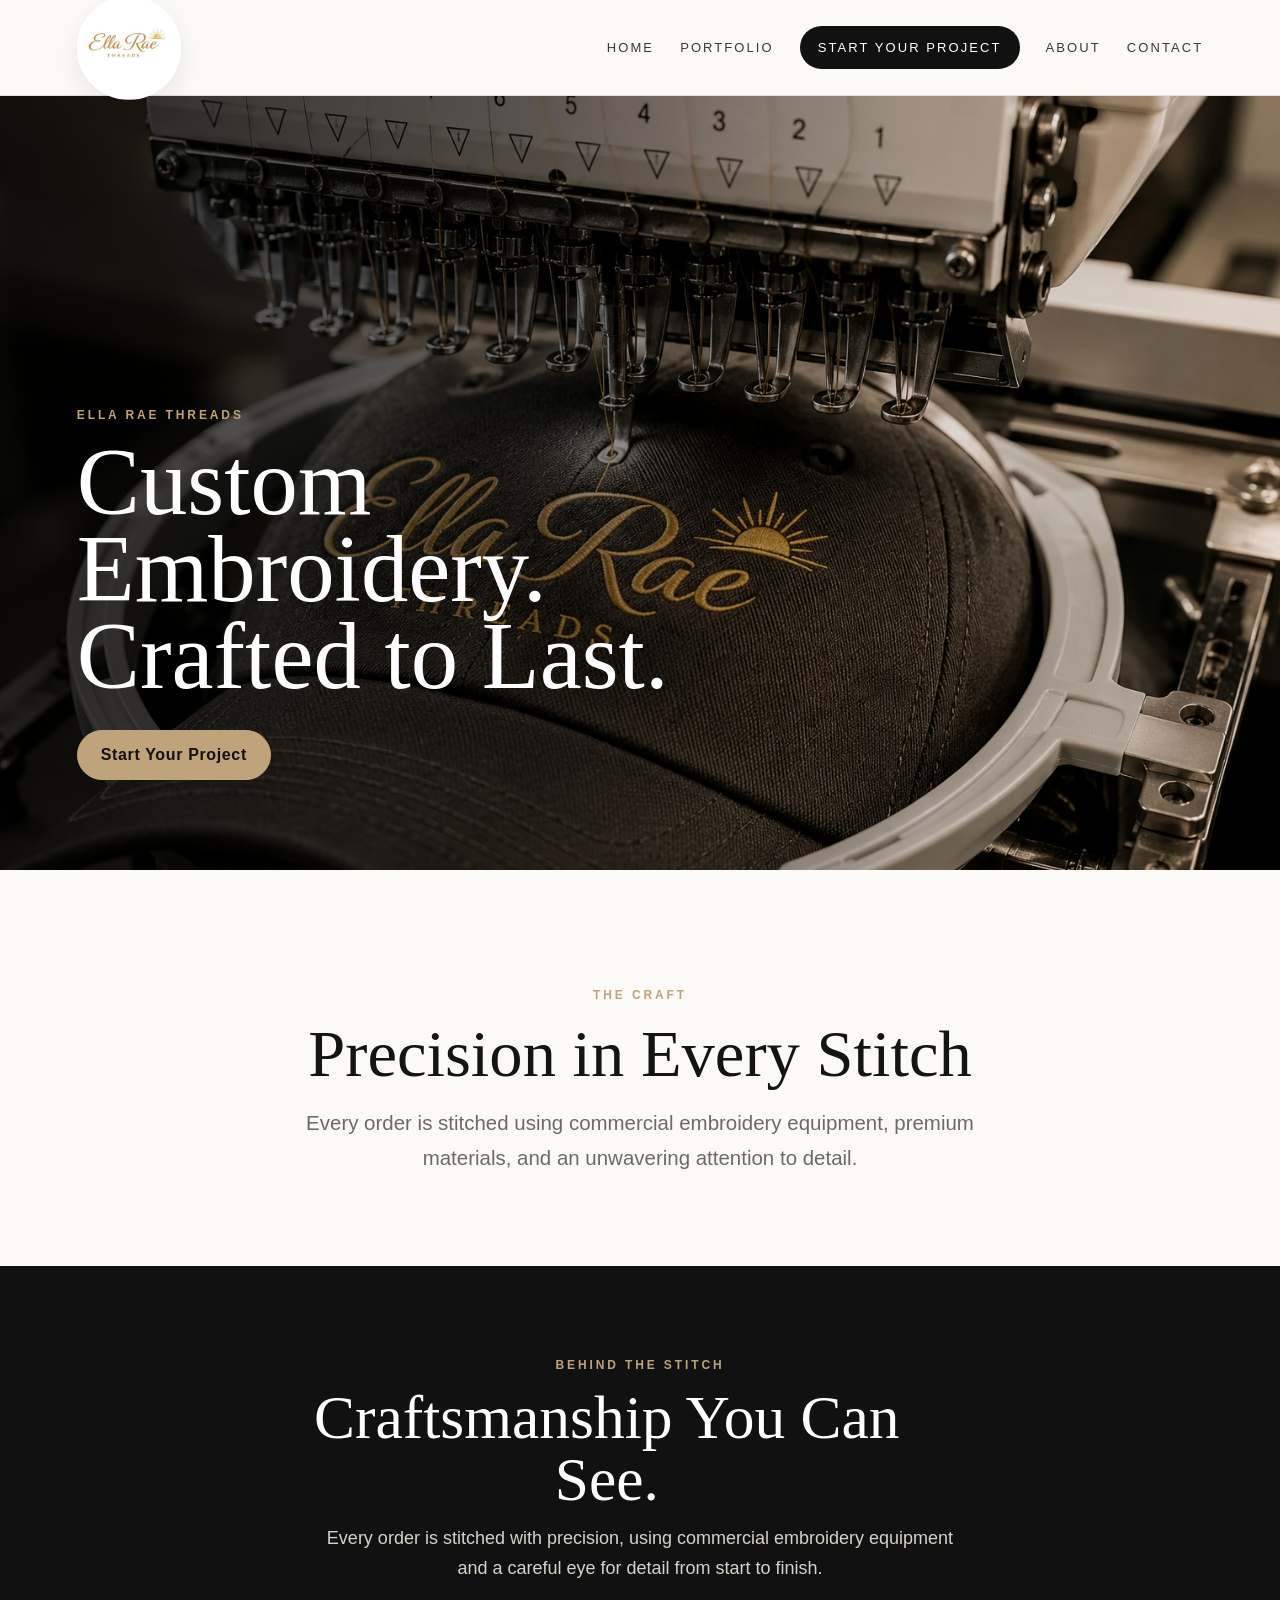
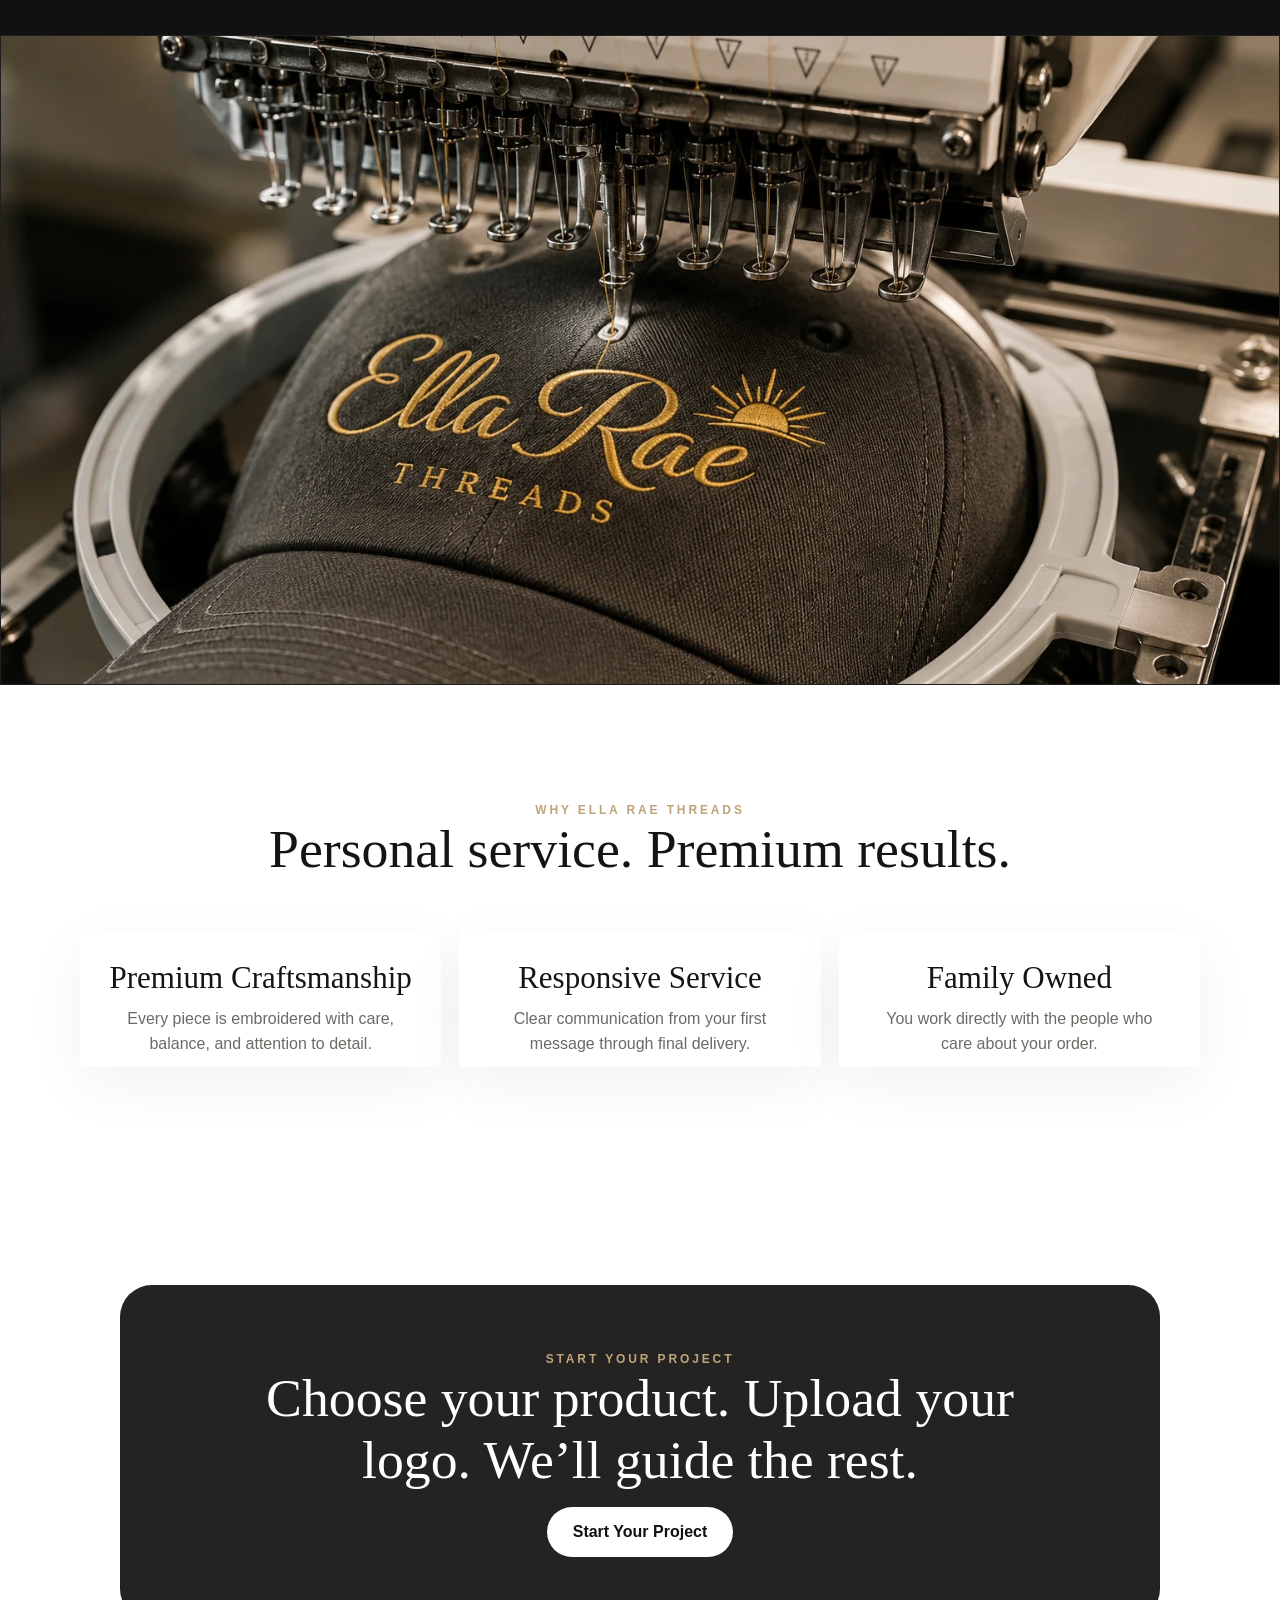
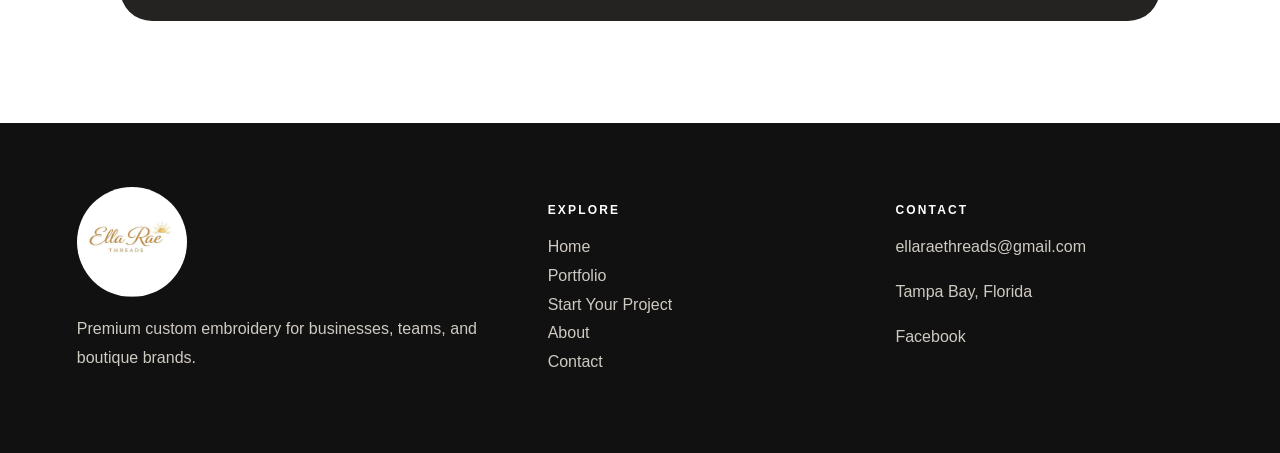
==== commit 8efa3608: "Add files via upload" ====
--- a/index.html
+++ b/index.html
@@ -10,15 +10,11 @@
   </div>
 </section>
 
-<section class="section featured-v16">
-  <div class="section-head elegant-head"><div><span class="eyebrow">Featured Work</span><h2>Clean stitching. Refined details.</h2></div><a class="text-link" href="portfolio.html">View Portfolio →</a></div>
-  <div class="featured-grid-v16">
-    <figure class="feature-piece large"><img src="assets/work-01.webp" alt="Custom embroidered Ella Rae Threads hat"><figcaption>Premium Headwear</figcaption></figure>
-    <figure class="feature-piece"><img src="assets/work-03.webp" alt="Custom embroidered apparel"><figcaption>Corporate Apparel</figcaption></figure>
-    <figure class="feature-piece"><img src="assets/work-08.webp" alt="Custom embroidered hat"><figcaption>Custom Hats</figcaption></figure>
-    <figure class="feature-piece"><img src="assets/work-14.webp" alt="Boutique embroidered hat"><figcaption>Boutique Pieces</figcaption></figure>
-    <figure class="feature-piece wide"><img src="assets/work-22.webp" alt="Embroidered team apparel"><figcaption>Team Apparel</figcaption></figure>
-    <figure class="feature-piece"><img src="assets/work-31.webp" alt="Custom embroidered design"><figcaption>Personalized Designs</figcaption></figure>
+<section class="section precision-v16">
+  <div class="precision-inner">
+    <span class="eyebrow">The Craft</span>
+    <h2>Precision in Every Stitch</h2>
+    <p>Every order is stitched using commercial embroidery equipment, premium materials, and an unwavering attention to detail.</p>
   </div>
 </section>
 
--- a/assets/style.css
+++ b/assets/style.css
@@ -271,3 +271,20 @@
 /* v16 — lower and center mobile project progress */
 @media(max-width:1000px){.project-progress{top:112px!important;width:min(560px,calc(100% - 28px))!important;margin:0 auto 8px!important;text-align:center!important}.project-wrap{justify-items:center}.project-form{width:100%;max-width:760px}.progress-mobile{align-items:center!important}.project-step{text-align:center}.detail-block,.field-light{text-align:left}}
 @media(max-width:460px){.project-progress{top:104px!important;width:min(100%,calc(100vw - 32px))!important}.project-step{width:100%}}
+
+
+/* v16.1 — Homepage Refinement */
+.precision-v16{padding:9vw 6vw 7vw;background:var(--paper);text-align:center}
+.precision-inner{max-width:860px;margin:0 auto}
+.precision-v16 h2{font-family:Georgia,'Times New Roman',serif;font-size:clamp(40px,5.2vw,76px);line-height:.98;font-weight:400;margin:18px 0 20px;color:var(--ink)}
+.precision-v16 p{font-size:clamp(17px,1.6vw,21px);line-height:1.7;color:var(--muted);max-width:720px;margin:0 auto}
+.behind-v16{padding:0;background:#111;color:#fff;display:block}
+.behind-v16 .behind-copy{padding:7vw 6vw 4vw;text-align:center;max-width:840px;margin:0 auto}
+.behind-v16 .behind-copy h2{font-family:Georgia,'Times New Roman',serif;font-size:clamp(38px,4.8vw,70px);font-weight:400;line-height:1;margin:14px 0 14px;color:#fff}
+.behind-v16 .behind-copy p{color:#d8d3ca;line-height:1.65;max-width:640px;margin:0 auto}
+.behind-v16 .behind-video-wrap{width:100%;border-radius:0;overflow:hidden;box-shadow:none;background:#000}
+.behind-v16 .behind-video{width:100%;height:min(72vh,760px);min-height:430px;object-fit:cover;display:block}
+.why-v16{padding-top:9vw;padding-bottom:9vw}
+.why-grid-v16 article{border:0!important;box-shadow:0 18px 60px rgba(0,0,0,.055);background:#fff}
+.start-v16{padding-top:8vw;padding-bottom:8vw}
+@media(max-width:900px){.precision-v16{padding:76px 6vw 62px}.behind-v16 .behind-copy{padding:72px 6vw 34px}.behind-v16 .behind-video{height:58vh;min-height:360px}.why-v16{padding-top:78px;padding-bottom:78px}.start-v16{padding-top:70px;padding-bottom:70px}}
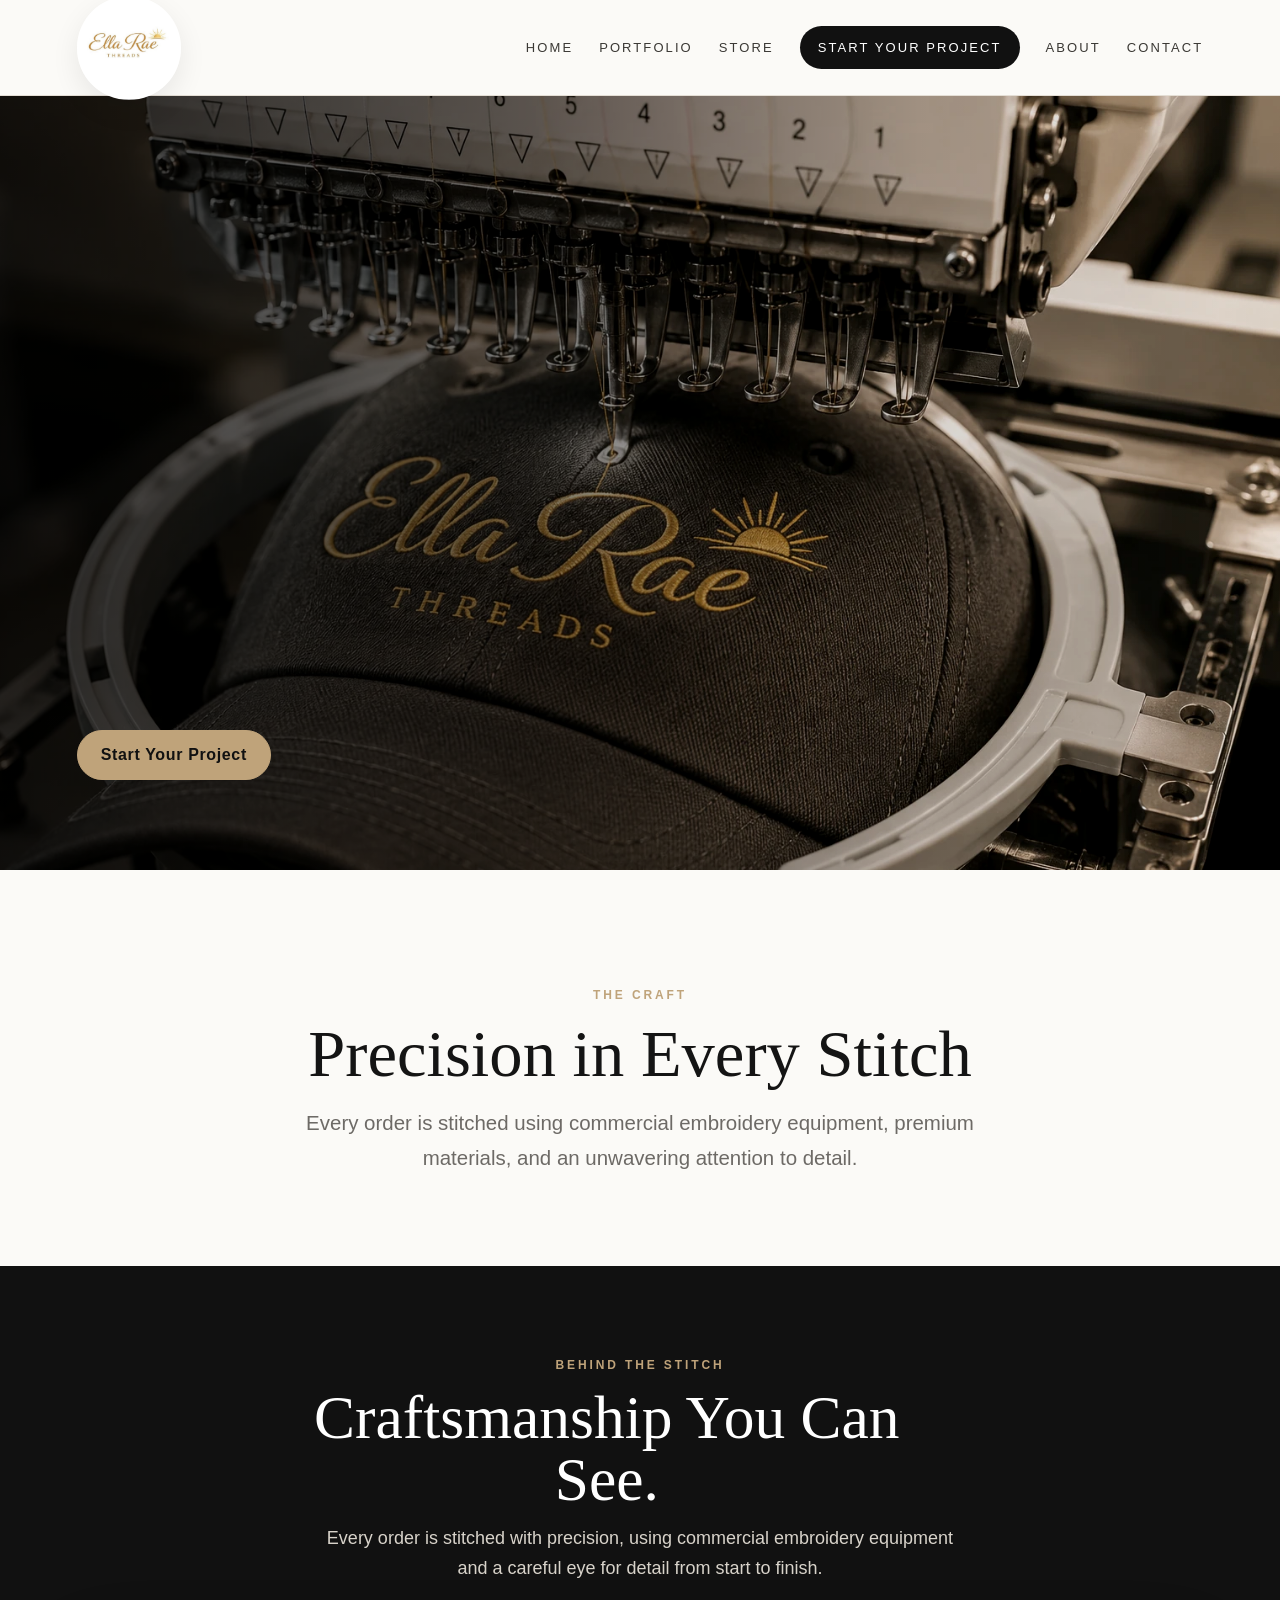
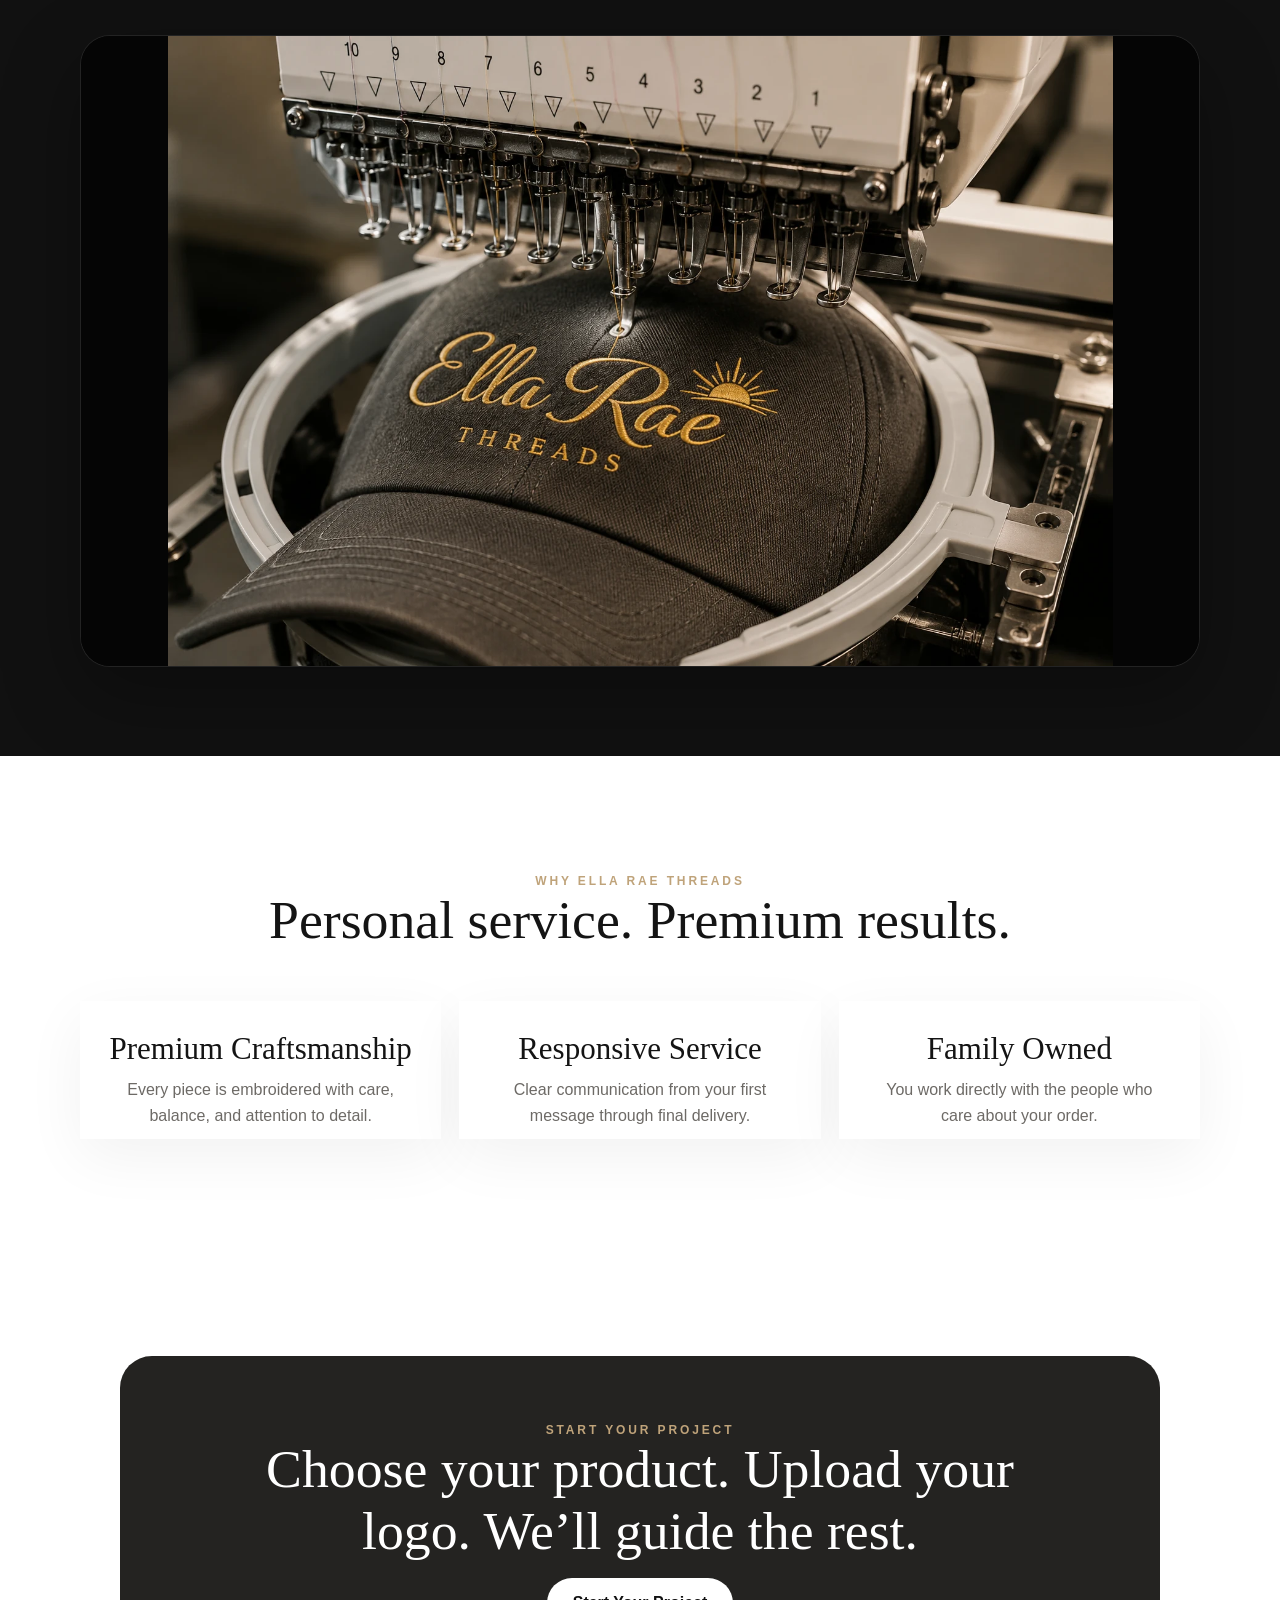
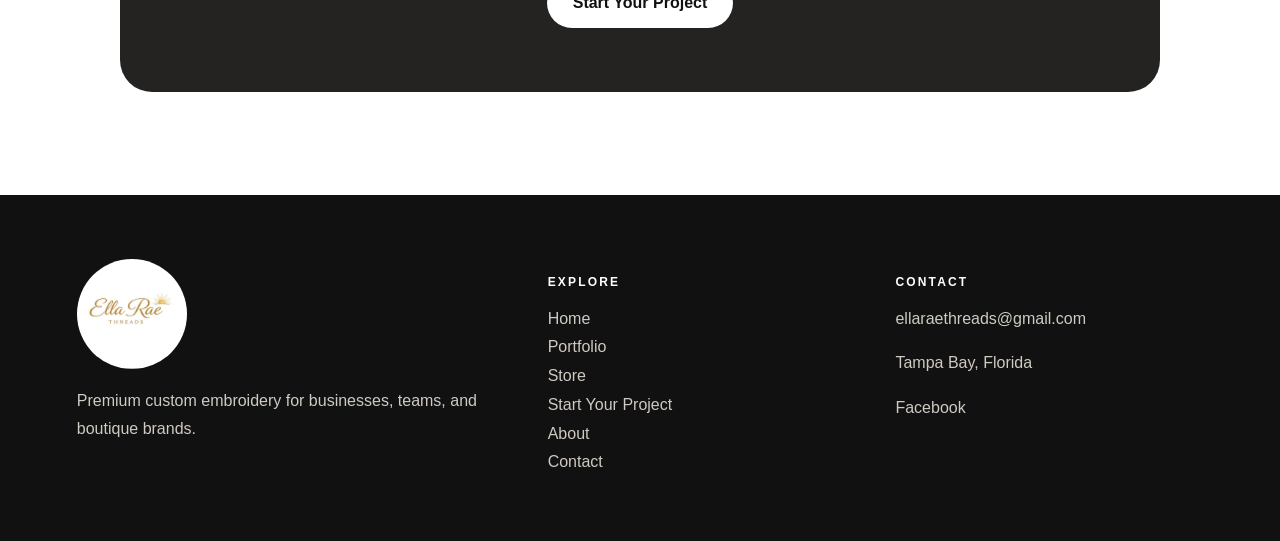
==== commit 962e3bb3: "Add files via upload" ====
--- a/index.html
+++ b/index.html
@@ -1,12 +1,10 @@
-<!doctype html><html lang="en"><head><meta charset="utf-8"><meta name="viewport" content="width=device-width, initial-scale=1"><title>Premium Custom Embroidery | Ella Rae Threads</title><meta name="description" content="Premium custom embroidery for business apparel, hats, team gear and boutique designs in Tampa Bay."><link rel="stylesheet" href="assets/style.css"></head><body><header class="site-header"><a class="brand" href="index.html" aria-label="Ella Rae Threads home"><img src="assets/logo.jpg" alt="Ella Rae Threads logo"></a><button class="menu-toggle" aria-label="Open menu">☰</button><nav class="nav"><a href="index.html">Home</a><a href="portfolio.html">Portfolio</a><a class="quote-link" href="quote.html">Start Your Project</a><a href="about.html">About</a><a href="contact.html">Contact</a></nav></header><main>
+<!doctype html><html lang="en"><head><meta charset="utf-8"><meta name="viewport" content="width=device-width, initial-scale=1"><title>Premium Custom Embroidery | Ella Rae Threads</title><meta name="description" content="Premium custom embroidery for business apparel, hats, team gear and boutique designs in Tampa Bay."><link rel="stylesheet" href="assets/style.css"></head><body><header class="site-header"><a class="brand" href="index.html" aria-label="Ella Rae Threads home"><img src="assets/logo.jpg" alt="Ella Rae Threads logo"></a><button class="menu-toggle" aria-label="Open menu">☰</button><nav class="nav"><a href="index.html">Home</a><a href="portfolio.html">Portfolio</a><a href="store.html">Store</a><a class="quote-link" href="quote.html">Start Your Project</a><a href="about.html">About</a><a href="contact.html">Contact</a></nav></header><main>
 
 <section class="machine-hero hero-v16">
   <div class="machine-hero-bg" aria-hidden="true"></div>
   <div class="machine-hero-overlay"></div>
   <div class="machine-hero-copy">
-    <span class="eyebrow">Ella Rae Threads</span>
-    <h1>Custom Embroidery. Crafted to Last.</h1>
-    <div class="actions"><a class="btn btn-gold" href="quote.html">Start Your Project</a></div>
+    <div class="actions hero-only-action"><a class="btn btn-gold" href="quote.html">Start Your Project</a></div>
   </div>
 </section>
 
@@ -44,7 +42,7 @@
   <div class="quote-panel compact-quote"><span class="eyebrow">Start Your Project</span><h2>Choose your product. Upload your logo. We’ll guide the rest.</h2><a class="submit inline-submit" href="quote.html">Start Your Project</a></div>
 </section>
 
-</main><footer class="footer"><div><img src="assets/logo.jpg" alt="Ella Rae Threads logo" class="footer-logo"><p>Premium custom embroidery for businesses, teams, and boutique brands.</p></div><div><h4>Explore</h4><a href="index.html">Home</a><a href="portfolio.html">Portfolio</a><a href="quote.html">Start Your Project</a><a href="about.html">About</a><a href="contact.html">Contact</a></div><div><h4>Contact</h4><a href="mailto:ellaraethreads@gmail.com">ellaraethreads@gmail.com</a><p>Tampa Bay, Florida</p><a href="https://www.facebook.com/share/18rKJjrLxv/?mibextid=wwXIfr">Facebook</a></div></footer>
+</main><footer class="footer"><div><img src="assets/logo.jpg" alt="Ella Rae Threads logo" class="footer-logo"><p>Premium custom embroidery for businesses, teams, and boutique brands.</p></div><div><h4>Explore</h4><a href="index.html">Home</a><a href="portfolio.html">Portfolio</a><a href="store.html">Store</a><a href="quote.html">Start Your Project</a><a href="about.html">About</a><a href="contact.html">Contact</a></div><div><h4>Contact</h4><a href="mailto:ellaraethreads@gmail.com">ellaraethreads@gmail.com</a><p>Tampa Bay, Florida</p><a href="https://www.facebook.com/share/18rKJjrLxv/?mibextid=wwXIfr">Facebook</a></div></footer>
 <div class="fb-pop" id="fbPop" aria-live="polite">
   <button class="fb-close" type="button" aria-label="Close Facebook pop-up">×</button>
   <div class="fb-card">
--- a/assets/style.css
+++ b/assets/style.css
@@ -288,3 +288,213 @@
 .why-grid-v16 article{border:0!important;box-shadow:0 18px 60px rgba(0,0,0,.055);background:#fff}
 .start-v16{padding-top:8vw;padding-bottom:8vw}
 @media(max-width:900px){.precision-v16{padding:76px 6vw 62px}.behind-v16 .behind-copy{padding:72px 6vw 34px}.behind-v16 .behind-video{height:58vh;min-height:360px}.why-v16{padding-top:78px;padding-bottom:78px}.start-v16{padding-top:70px;padding-bottom:70px}}
+
+/* v16.2 — UX correction: desktop video + mobile project tracker/layout */
+@media (min-width:901px){
+  .behind-v16{
+    padding-bottom:7vw;
+  }
+  .behind-v16 .behind-video-wrap{
+    width:min(1120px,88vw);
+    margin:0 auto;
+    border-radius:30px;
+    overflow:hidden;
+    box-shadow:0 28px 80px rgba(0,0,0,.32);
+    background:#050505;
+  }
+  .behind-v16 .behind-video{
+    width:100%;
+    height:min(70vh,720px);
+    min-height:520px;
+    object-fit:contain;
+    background:#050505;
+  }
+}
+
+@media (max-width:1000px){
+  .project-wrap{
+    display:grid;
+    grid-template-columns:1fr;
+    justify-items:center;
+    padding:0 5vw 12vw;
+    gap:28px;
+  }
+  .project-progress{
+    position:sticky;
+    top:118px!important;
+    z-index:18;
+    width:min(720px,calc(100% - 18px))!important;
+    margin:0 auto 12px!important;
+    padding:16px 16px 14px!important;
+    border:1px solid rgba(228,222,213,.95)!important;
+    border-radius:24px!important;
+    background:rgba(255,255,255,.97)!important;
+    box-shadow:0 16px 40px rgba(0,0,0,.12)!important;
+    backdrop-filter:blur(14px);
+    text-align:center!important;
+    overflow:visible!important;
+  }
+  .progress-mobile{
+    display:flex!important;
+    align-items:center!important;
+    justify-content:center!important;
+    text-align:center!important;
+  }
+  .progress-mobile span{
+    color:#8e7147!important;
+  }
+  .progress-mobile strong{
+    color:#111!important;
+  }
+  .progress-track{
+    display:grid!important;
+    grid-template-columns:repeat(4,1fr);
+    gap:7px;
+    margin-top:12px;
+  }
+  .progress-step{
+    display:flex;
+    flex-direction:column;
+    align-items:center;
+    justify-content:center;
+    gap:5px;
+    padding:8px 4px;
+    border-radius:14px;
+  }
+  .progress-step span{
+    width:30px;
+    height:30px;
+    font-size:12px;
+  }
+  .progress-step em{
+    font-size:9px;
+    letter-spacing:.08em;
+    line-height:1.15;
+  }
+  .project-form{
+    width:100%;
+    max-width:900px;
+    margin:0 auto;
+    display:grid;
+    gap:28px;
+  }
+  .project-step{
+    width:100%;
+    max-width:900px;
+    margin-left:auto;
+    margin-right:auto;
+    text-align:center;
+    scroll-margin-top:230px;
+    padding:34px 22px;
+    border-radius:30px;
+  }
+  .project-step p{
+    margin-left:auto;
+    margin-right:auto;
+  }
+  .project-options{
+    grid-template-columns:repeat(2,minmax(0,1fr));
+    gap:12px;
+    max-width:760px;
+    margin-left:auto;
+    margin-right:auto;
+  }
+  .project-options label{
+    align-items:center;
+    justify-content:center;
+    text-align:center;
+    min-height:150px;
+    padding:22px 14px;
+  }
+  .project-options span{
+    font-size:24px;
+  }
+  .detail-grid,.contact-form-grid{
+    max-width:760px;
+    margin-left:auto;
+    margin-right:auto;
+  }
+  .detail-block,.field-light{
+    text-align:left;
+  }
+  .pill-options{
+    justify-content:center;
+  }
+  .drop-zone,.helper-card,.project-submit{
+    max-width:760px;
+    margin-left:auto;
+    margin-right:auto;
+  }
+  .project-submit{
+    display:block;
+  }
+}
+
+@media (max-width:520px){
+  .project-progress{
+    top:104px!important;
+    width:min(100%,calc(100vw - 26px))!important;
+    padding:14px 12px 12px!important;
+  }
+  .progress-track{
+    gap:5px;
+  }
+  .progress-step{
+    padding:7px 2px;
+  }
+  .progress-step span{
+    width:27px;
+    height:27px;
+    font-size:11px;
+  }
+  .progress-step em{
+    font-size:8px;
+    letter-spacing:.04em;
+  }
+  .project-step{
+    padding:32px 18px;
+    border-radius:28px;
+    scroll-margin-top:220px;
+  }
+  .project-options{
+    grid-template-columns:repeat(2,minmax(0,1fr));
+    gap:10px;
+  }
+  .project-options label{
+    min-height:136px;
+    padding:18px 10px;
+  }
+  .project-options span{
+    font-size:22px;
+  }
+  .project-options small{
+    font-size:12px;
+  }
+}
+
+@media (max-width:380px){
+  .project-options{
+    grid-template-columns:1fr;
+  }
+  .progress-step em{
+    display:none;
+  }
+}
+
+/* v16.3 — Store + homepage/portfolio cleanup */
+.hero-only-action{margin-top:0}
+.hero-v16 .hero-only-action{position:relative;z-index:2}
+.store-hero p{max-width:760px}
+.store-section{padding-top:4vw}
+.cart-toggle{border:1px solid var(--line);background:#fff;color:#111;border-radius:999px;padding:14px 20px;font-weight:900;letter-spacing:.04em;cursor:pointer}
+.cart-toggle span{display:inline-flex;align-items:center;justify-content:center;margin-left:8px;background:#111;color:#fff;border-radius:999px;width:26px;height:26px;font-size:12px}
+.store-grid{display:grid;grid-template-columns:repeat(3,1fr);gap:22px}
+.store-item{background:#fff;border:1px solid var(--line);border-radius:30px;overflow:hidden;box-shadow:0 18px 60px rgba(0,0,0,.055);display:flex;flex-direction:column}
+.store-item img{width:100%;height:320px;object-fit:cover;background:#eee}
+.store-item div{padding:28px;display:flex;flex-direction:column;gap:12px;flex:1}
+.store-item h3{font-family:Georgia,'Times New Roman',serif;font-size:32px;font-weight:400;line-height:1;margin:0}
+.store-item p{color:var(--muted);line-height:1.55;margin:0;flex:1}
+.store-item strong{font-size:14px;letter-spacing:.08em;text-transform:uppercase;color:#8e7147}
+.add-cart{border:0;border-radius:999px;background:#111;color:#fff;padding:15px 20px;font-weight:900;cursor:pointer;margin-top:4px}.add-cart:hover,.checkout-btn:hover{background:var(--champagne);color:#111}.cart-panel{position:fixed;top:0;right:0;width:min(440px,100%);height:100vh;background:#fff;z-index:120;transform:translateX(105%);transition:.28s ease;box-shadow:-20px 0 70px rgba(0,0,0,.2);padding:28px;display:flex;flex-direction:column;gap:18px}.cart-panel.open{transform:translateX(0)}.cart-backdrop{position:fixed;inset:0;background:rgba(0,0,0,.35);z-index:110;display:none}.cart-backdrop.open{display:block}.cart-head{display:flex;align-items:center;justify-content:space-between;border-bottom:1px solid var(--line);padding-bottom:14px}.cart-head h2{font-family:Georgia,'Times New Roman',serif;font-size:36px;font-weight:400;margin:0}.cart-close{border:0;background:#111;color:#fff;width:40px;height:40px;border-radius:50%;font-size:24px;cursor:pointer}.cart-items{display:grid;gap:12px;overflow:auto}.cart-row{display:grid;grid-template-columns:1fr auto;gap:12px;border:1px solid var(--line);border-radius:18px;padding:14px}.cart-row strong{display:block}.cart-row small{display:block;color:var(--muted);margin-top:3px}.cart-qty{display:flex;align-items:center;gap:8px}.cart-qty button{border:1px solid var(--line);background:#fff;border-radius:50%;width:30px;height:30px;cursor:pointer}.cart-empty{color:var(--muted);padding:14px 0}.cart-note{display:flex;flex-direction:column;gap:8px}.cart-note label{font-size:12px;text-transform:uppercase;letter-spacing:.16em;font-weight:900;color:#4f4a43}.cart-note textarea{background:#fff!important;color:#111!important;border:1px solid #cfc7bc!important;border-radius:18px;min-height:100px}.cart-total{display:flex;align-items:center;justify-content:space-between;border-top:1px solid var(--line);padding-top:18px}.cart-total span{color:var(--muted)}.cart-total strong{font-size:28px;font-family:Georgia,'Times New Roman',serif;font-weight:400}.checkout-btn{display:flex;align-items:center;justify-content:center;background:#111;color:#fff;border-radius:999px;padding:16px 20px;font-weight:900;text-align:center}.cart-disclaimer{font-size:12px;line-height:1.5;color:var(--muted);margin:0}.nav a[href="store.html"]{position:relative}
+@media(max-width:1000px){.store-grid{grid-template-columns:repeat(2,1fr)}.store-item img{height:280px}}
+@media(max-width:700px){.store-grid{grid-template-columns:1fr}.store-item{border-radius:26px}.store-item img{height:auto;aspect-ratio:4/3}.store-item div{text-align:center;align-items:center}.cart-toggle{width:100%;margin-top:18px}.cart-panel{padding:22px}.section-head.elegant-head .cart-toggle{display:flex;justify-content:center}}
